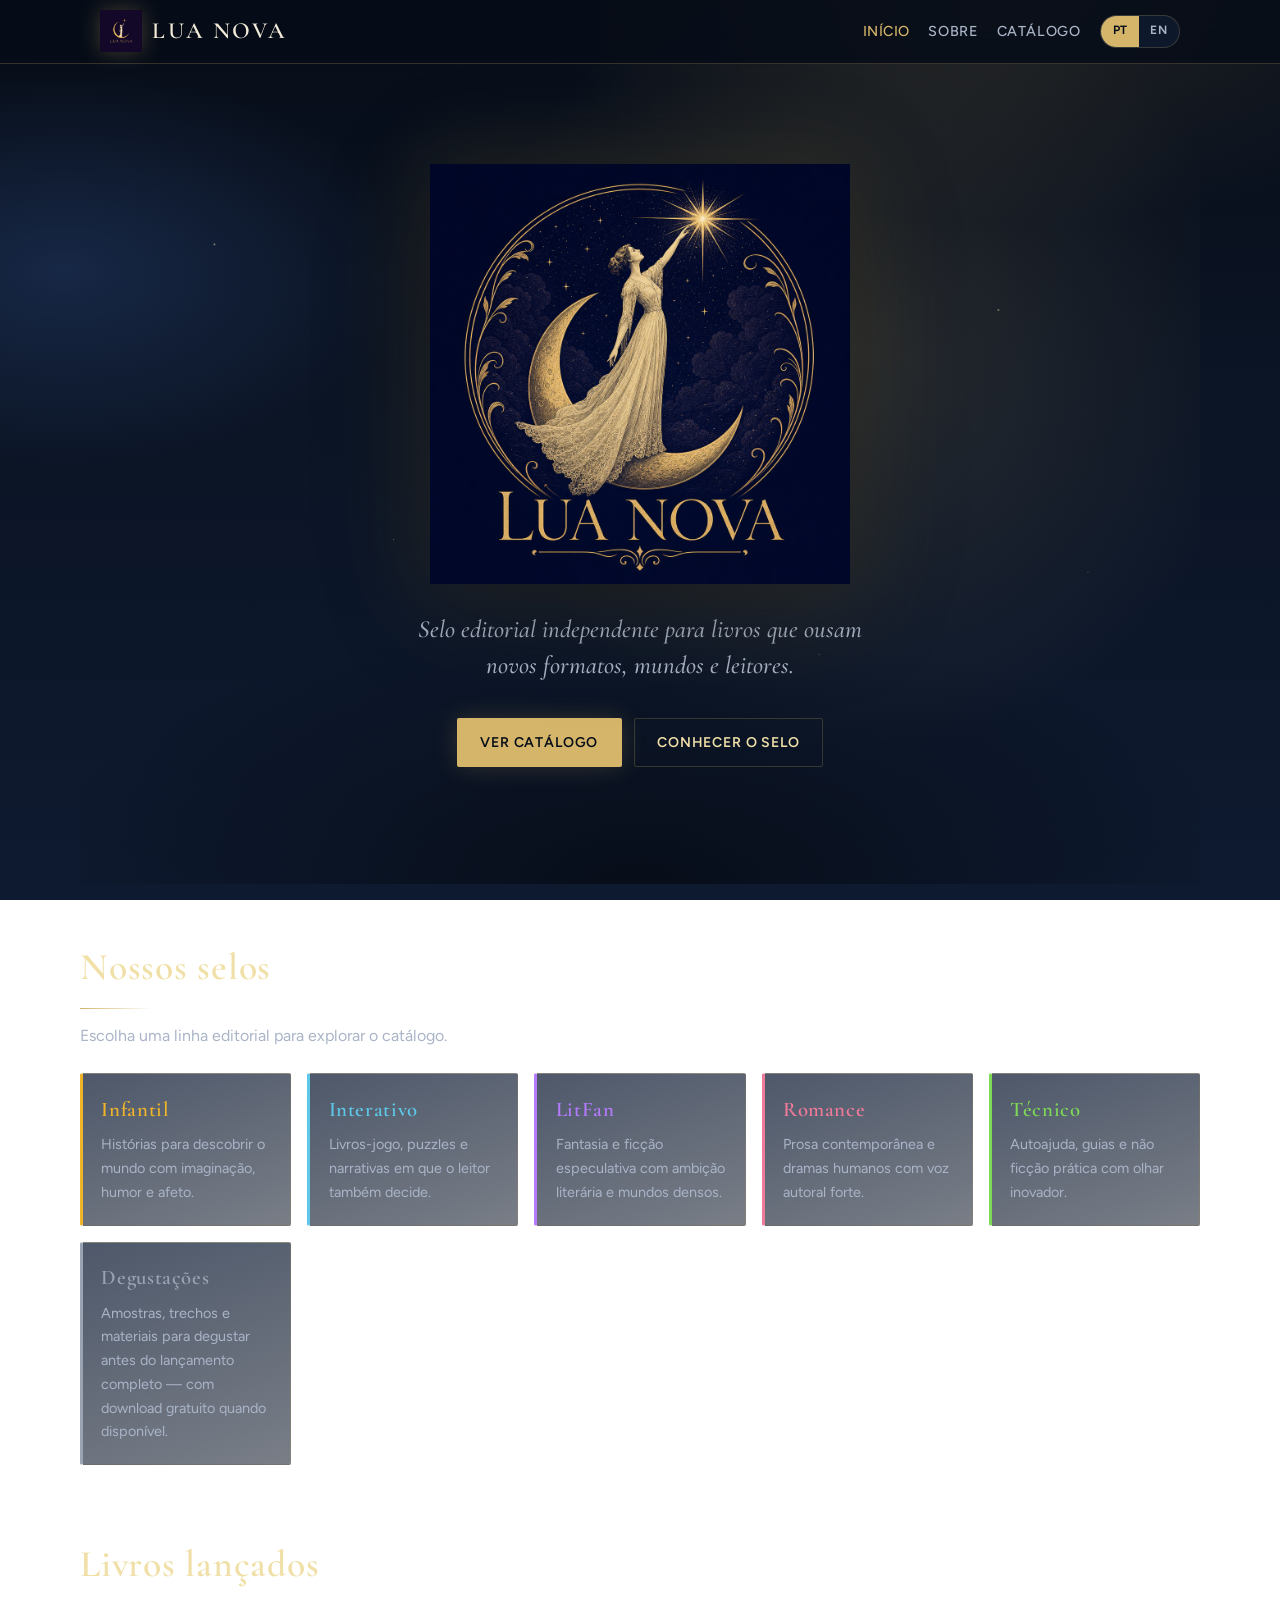
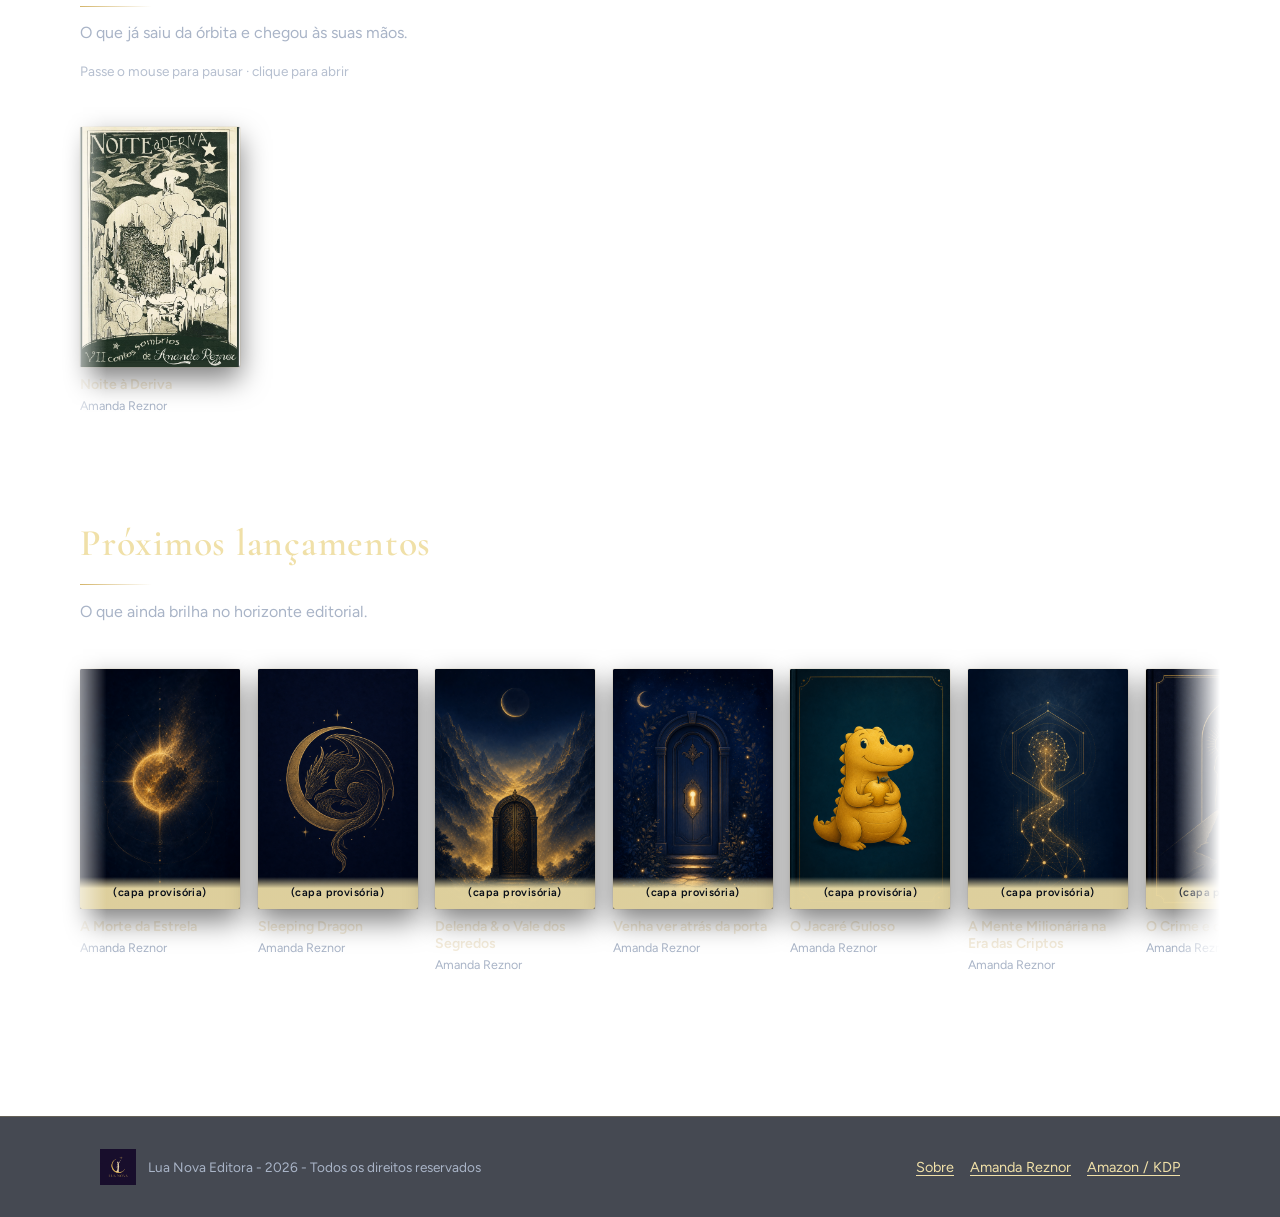
==== index.html @ fd03901d "Initial commit: site estático da editora Lua Nova. Protótipo bilíngue PT/EN com catálogo por selos, " ====
<!DOCTYPE html>
<html lang="pt-BR" data-lang="pt">
  <head>
    <meta charset="UTF-8" />
    <meta name="viewport" content="width=device-width, initial-scale=1" />
    <title>Lua Nova Editora</title>
    <meta name="description" content="Lua Nova — selo editorial independente. LitFan, infantil, interativo, romance e não ficção." />
    <link rel="icon" href="assets/brand/logo-minimalista-lua-nova.png" type="image/png" />
    <link rel="apple-touch-icon" href="assets/brand/logo-minimalista-lua-nova.png" />
    <link rel="preconnect" href="https://fonts.googleapis.com" />
    <link rel="preconnect" href="https://fonts.gstatic.com" crossorigin />
    <link href="https://fonts.googleapis.com/css2?family=Cormorant+Garamond:ital,wght@0,500;0,600;0,700;1,500&family=Figtree:wght@400;500;600;700&display=swap" rel="stylesheet" />
    <link rel="stylesheet" href="css/styles.css" />
  </head>
  <body data-page="home">
    <a class="skip-link" href="#conteudo">Skip / Pular</a>

    <header class="site-header">
      <div class="header-inner">
        <a class="brand" href="index.html" aria-label="Lua Nova">
          <img class="brand-logo" src="assets/brand/logo-minimalista-lua-nova.png" alt="" width="42" height="42" />
          <span class="brand-name">Lua Nova</span>
        </a>
        <div class="header-actions">
          <nav class="nav" aria-label="Principal">
            <a href="index.html" aria-current="page" data-i18n="ui.navHome">Início</a>
            <a href="sobre.html" data-i18n="ui.navAbout">Sobre</a>
            <a href="catalogo.html" data-i18n="ui.navCatalog">Catálogo</a>
          </nav>
          <div class="lang-toggle" role="group" aria-label="Idioma / Language">
            <button type="button" data-lang="pt" aria-pressed="true">PT</button>
            <button type="button" data-lang="en" aria-pressed="false">EN</button>
          </div>
        </div>
      </div>
    </header>

    <main id="conteudo">
      <section class="hero wrap" aria-label="Lua Nova">
        <div class="hero-stars" aria-hidden="true"></div>
        <div class="hero-inner">
          <div class="hero-emblem">
            <img
              src="assets/brand/logo-artistico-lua-nova.png"
              alt="Lua Nova — mulher no crescente alcançando a estrela"
              width="840"
              height="840"
            />
          </div>
          <p class="hero-lead" data-i18n="ui.heroLead">
            Selo editorial independente para livros que ousam novos formatos, mundos e leitores.
          </p>
          <div class="hero-cta">
            <a class="btn btn-primary" href="catalogo.html" data-i18n="ui.ctaCatalog">Ver catálogo</a>
            <a class="btn btn-ghost" href="sobre.html" data-i18n="ui.ctaAbout">Conhecer o selo</a>
          </div>
        </div>
      </section>

      <section class="section wrap" aria-labelledby="seals-title">
        <div class="section-head">
          <h2 id="seals-title" data-i18n="ui.sealsTitle">Nossos selos</h2>
          <p data-i18n="ui.sealsHomeLead">
            Escolha uma linha editorial para explorar o catálogo.
          </p>
        </div>
        <div class="seals-grid" data-seals-home></div>
      </section>

      <section class="section wrap" id="destaques" aria-labelledby="published-title">
        <div class="section-head">
          <h2 id="published-title" data-i18n="ui.publishedTitle">Livros lançados</h2>
          <p data-i18n="ui.publishedLead">O que já saiu da órbita e chegou às suas mãos.</p>
          <p class="hint" data-i18n="ui.hoverHint">Passe o mouse para pausar · clique para abrir</p>
        </div>
        <div class="carousel" data-carousel data-carousel-published>
          <div class="carousel-track"></div>
        </div>
      </section>

      <section class="section wrap" aria-labelledby="upcoming-title">
        <div class="section-head">
          <h2 id="upcoming-title" data-i18n="ui.upcomingTitle">Próximos lançamentos</h2>
          <p data-i18n="ui.upcomingLead">O que ainda brilha no horizonte editorial.</p>
        </div>
        <div class="carousel" data-carousel data-carousel-upcoming>
          <div class="carousel-track"></div>
        </div>
      </section>
    </main>

    <footer class="site-footer">
      <div class="wrap footer-inner">
        <div class="footer-brand">
          <img src="assets/brand/logo-minimalista-lua-nova.png" alt="" width="36" height="36" />
          <p class="footer-copy" data-i18n="ui.footerRights">Lua Nova Editora - {year} - Todos os direitos reservados</p>
        </div>
        <div class="footer-links">
          <a href="sobre.html" data-i18n="ui.navAbout">Sobre</a>
          <a href="autor.html?id=amanda-reznor">Amanda Reznor</a>
          <a href="https://www.amazon.com.br/s?k=Amanda+Reznor" target="_blank" rel="noopener noreferrer">Amazon / KDP</a>
        </div>
      </div>
    </footer>

    <script src="js/data.js"></script>
    <script src="js/i18n.js"></script>
    <script src="js/carousel.js"></script>
    <script src="js/app.js"></script>
  </body>
</html>
---- css/styles.css ----
:root {
  /* Identity from approved logos: indigo night + antique gold */
  --bg-deep: #070d18;
  --bg: #0b1424;
  --bg-elevated: #122038;
  --navy: #0f1c33;
  --indigo: #1a2d4f;
  --gold: #d4b56a;
  --gold-bright: #f0e0a8;
  --gold-deep: #a8893e;
  --moon: var(--gold);
  --moon-soft: var(--gold-bright);
  --moon-glow: rgba(212, 181, 106, 0.28);
  --text: #f3ebda;
  --text-muted: #a9b4c7;
  --line: rgba(212, 181, 106, 0.22);
  --radius: 2px;
  --cover-w: 160px;
  --cover-h: 240px;
  --font-display: "Cormorant Garamond", "Palatino Linotype", "Georgia", serif;
  --font-ui: "Figtree", "Segoe UI", sans-serif;
  --font-body: var(--font-ui);
  --ease: cubic-bezier(0.22, 1, 0.36, 1);
  --max: 1120px;
}

*,
*::before,
*::after {
  box-sizing: border-box;
}

html {
  scroll-behavior: smooth;
}

body {
  margin: 0;
  min-height: 100vh;
  font-family: var(--font-body);
  color: var(--text);
  background:
    radial-gradient(ellipse 70% 45% at 80% 0%, rgba(212, 181, 106, 0.12), transparent 55%),
    radial-gradient(ellipse 50% 40% at 5% 30%, rgba(26, 45, 79, 0.8), transparent 55%),
    linear-gradient(180deg, var(--bg-deep) 0%, var(--bg) 40%, #0e1a30 100%);
  background-attachment: fixed;
  line-height: 1.65;
}

img {
  max-width: 100%;
  display: block;
}

a {
  color: var(--gold-bright);
  text-decoration-thickness: 1px;
  text-underline-offset: 3px;
  transition: color 0.2s var(--ease);
}

a:hover {
  color: var(--gold);
}

.skip-link {
  position: absolute;
  left: -999px;
  top: 0;
  background: var(--gold);
  color: var(--bg-deep);
  padding: 0.5rem 1rem;
  z-index: 100;
}

.skip-link:focus {
  left: 1rem;
  top: 1rem;
}

/* —— Header —— */
.site-header {
  position: sticky;
  top: 0;
  z-index: 50;
  backdrop-filter: blur(16px);
  background: rgba(7, 13, 24, 0.82);
  border-bottom: 1px solid var(--line);
}

.header-inner {
  max-width: var(--max);
  margin: 0 auto;
  padding: 0.65rem 1.25rem;
  display: flex;
  align-items: center;
  justify-content: space-between;
  gap: 1rem;
}

.brand {
  display: flex;
  align-items: center;
  gap: 0.65rem;
  color: var(--text);
  text-decoration: none;
}

.brand:hover {
  color: var(--gold-bright);
}

.brand-logo {
  width: 42px;
  height: 42px;
  object-fit: contain;
  flex-shrink: 0;
  filter: drop-shadow(0 0 10px var(--moon-glow));
  transition: filter 0.25s var(--ease), transform 0.25s var(--ease);
}

.brand:hover .brand-logo {
  filter: drop-shadow(0 0 16px rgba(212, 181, 106, 0.45));
  transform: scale(1.04);
}

.brand-name {
  font-family: var(--font-display);
  font-weight: 600;
  font-size: 1.45rem;
  letter-spacing: 0.12em;
  text-transform: uppercase;
  line-height: 1;
}

.header-actions {
  display: flex;
  align-items: center;
  gap: 1.25rem;
}

.nav {
  display: flex;
  gap: 1.15rem;
}

.nav a {
  color: var(--text-muted);
  text-decoration: none;
  font-size: 0.9rem;
  font-weight: 500;
  letter-spacing: 0.04em;
  text-transform: uppercase;
}

.nav a:hover,
.nav a[aria-current="page"] {
  color: var(--gold);
}

.lang-toggle {
  display: inline-flex;
  border: 1px solid var(--line);
  border-radius: 999px;
  overflow: hidden;
  background: rgba(15, 28, 51, 0.75);
}

.lang-toggle button {
  appearance: none;
  border: 0;
  background: transparent;
  color: var(--text-muted);
  font: inherit;
  font-size: 0.75rem;
  font-weight: 650;
  letter-spacing: 0.06em;
  padding: 0.35rem 0.7rem;
  cursor: pointer;
  transition: background 0.2s, color 0.2s;
}

.lang-toggle button[aria-pressed="true"] {
  background: var(--gold);
  color: var(--bg-deep);
}

/* —— Layout —— */
.wrap {
  max-width: var(--max);
  margin: 0 auto;
  padding: 0 1.25rem;
}

main {
  padding-bottom: 4rem;
}

.section {
  padding: 3.25rem 0 1rem;
}

.section-head {
  margin-bottom: 1.5rem;
}

.section-head h2 {
  font-family: var(--font-display);
  font-size: clamp(1.75rem, 3vw, 2.35rem);
  font-weight: 600;
  margin: 0 0 0.35rem;
  letter-spacing: 0.02em;
  color: var(--gold-bright);
}

.section-head h2::after {
  content: "";
  display: block;
  width: 4.5rem;
  height: 1px;
  margin-top: 0.65rem;
  background: linear-gradient(90deg, var(--gold), transparent);
}

.section-head p {
  margin: 0.85rem 0 0;
  color: var(--text-muted);
  max-width: 36rem;
}

.hint {
  margin-top: 0.75rem;
  font-size: 0.85rem;
  color: var(--text-muted);
  opacity: 0.85;
}

/* —— Hero —— */
.hero {
  position: relative;
  min-height: min(92vh, 820px);
  display: flex;
  align-items: center;
  padding: 2rem 0 3rem;
  overflow: hidden;
}

.hero::before {
  content: "";
  position: absolute;
  inset: 0;
  background:
    radial-gradient(circle at 70% 35%, rgba(212, 181, 106, 0.14), transparent 42%),
    radial-gradient(ellipse 100% 60% at 50% 100%, rgba(7, 13, 24, 0.95), transparent 55%);
  pointer-events: none;
  z-index: 0;
}

.hero-stars {
  position: absolute;
  inset: 0;
  background-image:
    radial-gradient(1.5px 1.5px at 12% 22%, rgba(240, 224, 168, 0.7), transparent),
    radial-gradient(1px 1px at 28% 58%, rgba(240, 224, 168, 0.45), transparent),
    radial-gradient(1.5px 1.5px at 48% 18%, rgba(240, 224, 168, 0.55), transparent),
    radial-gradient(1px 1px at 66% 72%, rgba(240, 224, 168, 0.4), transparent),
    radial-gradient(1.5px 1.5px at 82% 30%, rgba(240, 224, 168, 0.65), transparent),
    radial-gradient(1px 1px at 90% 62%, rgba(240, 224, 168, 0.35), transparent);
  opacity: 0.85;
  animation: twinkle 7s ease-in-out infinite;
  pointer-events: none;
  z-index: 0;
}

@keyframes twinkle {
  0%,
  100% {
    opacity: 0.65;
  }
  50% {
    opacity: 1;
  }
}

.hero-inner {
  position: relative;
  z-index: 1;
  width: 100%;
  display: grid;
  gap: 1.75rem;
  justify-items: center;
  text-align: center;
}

.hero-emblem {
  width: min(72vw, 420px);
  aspect-ratio: 1;
  animation: float-emblem 9s ease-in-out infinite;
  filter: drop-shadow(0 18px 50px rgba(0, 0, 0, 0.45)) drop-shadow(0 0 40px rgba(212, 181, 106, 0.18));
}

.hero-emblem img {
  width: 100%;
  height: 100%;
  object-fit: contain;
}

@keyframes float-emblem {
  0%,
  100% {
    transform: translateY(0);
  }
  50% {
    transform: translateY(-10px);
  }
}

.hero-lead {
  font-family: var(--font-display);
  font-size: clamp(1.2rem, 2.4vw, 1.55rem);
  font-weight: 500;
  font-style: italic;
  color: var(--text-muted);
  margin: 0;
  max-width: 28rem;
  line-height: 1.45;
}

.hero-cta {
  display: flex;
  flex-wrap: wrap;
  gap: 0.75rem;
  justify-content: center;
  margin-top: 0.35rem;
}

.btn {
  display: inline-flex;
  align-items: center;
  justify-content: center;
  padding: 0.75rem 1.4rem;
  border-radius: var(--radius);
  font-weight: 600;
  font-size: 0.88rem;
  letter-spacing: 0.06em;
  text-transform: uppercase;
  text-decoration: none;
  border: 1px solid transparent;
  cursor: pointer;
  transition: transform 0.2s var(--ease), background 0.2s, border-color 0.2s, color 0.2s, box-shadow 0.2s;
}

.btn:hover {
  transform: translateY(-1px);
}

.btn-primary {
  background: var(--gold);
  color: var(--bg-deep);
  box-shadow: 0 0 24px rgba(212, 181, 106, 0.2);
}

.btn-primary:hover {
  background: var(--gold-bright);
  color: var(--bg-deep);
}

.btn-ghost {
  background: transparent;
  border-color: var(--line);
  color: var(--gold-bright);
}

.btn-ghost:hover {
  border-color: var(--gold);
  color: var(--gold);
}

/* —— Seals —— */
.seals-grid {
  display: grid;
  grid-template-columns: repeat(auto-fit, minmax(180px, 1fr));
  gap: 1rem;
  margin-top: 0.5rem;
}

.seal-card {
  padding: 1.15rem 1.15rem 1.25rem;
  background: linear-gradient(160deg, rgba(18, 32, 56, 0.75), rgba(11, 20, 36, 0.55));
  border: 1px solid var(--line);
  border-left: 3px solid var(--seal-color, var(--gold));
  border-radius: var(--radius);
  transition: background 0.25s var(--ease), transform 0.25s var(--ease), border-color 0.25s;
  text-decoration: none;
  color: inherit;
  display: block;
}

a.seal-card:hover {
  color: inherit;
}

.seal-card:hover {
  background: rgba(26, 45, 79, 0.55);
  transform: translateY(-2px);
  border-color: color-mix(in srgb, var(--seal-color, var(--gold)) 45%, transparent);
}

.seal-card h3 {
  margin: 0 0 0.4rem;
  font-family: var(--font-display);
  font-size: 1.3rem;
  font-weight: 600;
  letter-spacing: 0.03em;
  color: var(--seal-color, var(--gold));
}

.seal-card p {
  margin: 0;
  font-size: 0.9rem;
  color: var(--text-muted);
}

/* —— Carousel —— */
.carousel {
  position: relative;
  margin: 0 -1.25rem;
  padding: 0.5rem 0 1rem;
  overflow: hidden;
  mask-image: linear-gradient(90deg, transparent, #000 4%, #000 96%, transparent);
  -webkit-mask-image: linear-gradient(90deg, transparent, #000 4%, #000 96%, transparent);
}

.carousel-track {
  display: flex;
  width: max-content;
  gap: 1.1rem;
  padding: 0.75rem 1.25rem;
  will-change: transform;
}

.carousel.is-static {
  mask-image: none;
  -webkit-mask-image: none;
  overflow: visible;
  margin: 0;
}

.carousel.is-static .carousel-track {
  animation: none;
  width: 100%;
  max-width: 100%;
  justify-content: center;
  flex-wrap: wrap;
  padding-left: 0;
  padding-right: 0;
  transform: none;
}

.carousel.is-marquee .carousel-track {
  animation: marquee var(--marquee-duration, 40s) linear infinite;
}

.carousel.is-paused .carousel-track {
  animation-play-state: paused;
}

.cover-provisional {
  position: absolute;
  left: 0;
  right: 0;
  bottom: 0;
  padding: 0.45rem 0.4rem;
  text-align: center;
  font-size: 0.68rem;
  font-weight: 600;
  letter-spacing: 0.04em;
  color: var(--bg-deep);
  background: linear-gradient(180deg, transparent, rgba(240, 224, 168, 0.92) 35%);
}

.catalog-seal {
  padding: 2.5rem 0 1rem;
  border-top: 1px solid var(--line);
  scroll-margin-top: 5rem;
}

.catalog-seal .section-head h2 {
  color: var(--seal-color, var(--gold-bright));
}

.catalog-subgroup {
  font-family: var(--font-display);
  font-size: 1.05rem;
  font-weight: 600;
  letter-spacing: 0.06em;
  text-transform: uppercase;
  color: var(--text-muted);
  margin: 1.25rem 0 0.85rem;
}

.catalog-grid {
  display: grid;
  grid-template-columns: repeat(auto-fill, minmax(140px, 1fr));
  gap: 1.25rem 1rem;
}

.catalog-grid .cover-card {
  flex: none;
  width: auto;
}

.catalog-grid .cover-face {
  width: 100%;
  aspect-ratio: 2 / 3;
  height: auto;
}

.author-books-title {
  font-family: var(--font-display);
  font-size: 1.25rem;
  margin: 2rem 0 0.5rem;
  color: var(--gold);
}

.seals-grid--compact {
  grid-template-columns: repeat(auto-fit, minmax(120px, 1fr));
  gap: 0.75rem;
}

.seal-card--tag {
  padding: 0.85rem 1rem;
  text-align: center;
}

.seal-card--tag h3 {
  margin: 0;
  font-size: 1.05rem;
}

.seal-card--tag p {
  display: none;
}

.catalog-section-actions {
  display: flex;
  justify-content: flex-end;
  margin-top: 1.5rem;
}

.btn-back-top {
  font-size: 0.8rem;
  padding: 0.55rem 1rem;
}

.book-actions {
  display: flex;
  flex-wrap: wrap;
  gap: 0.75rem;
  margin-top: 1.5rem;
}

.btn-disabled {
  opacity: 0.45;
  cursor: not-allowed;
  pointer-events: none;
}

.about-mark-frame {
  width: min(160px, 42vw);
  aspect-ratio: 1;
  margin: 0 auto 1.5rem;
  border-radius: 50%;
  overflow: hidden;
  border: 1px solid var(--line);
  background: var(--navy);
  box-shadow: 0 0 40px var(--moon-glow), 0 0 80px rgba(212, 181, 106, 0.12);
  display: grid;
  place-items: center;
}

.about-mark-frame .about-mark,
.about-mark--minimal {
  width: 78%;
  height: auto;
  margin: 0;
  filter: none;
}

.author-photo-wrap {
  width: min(280px, 100%);
  margin: 0 auto;
}

.author-photo {
  width: 100%;
  border-radius: var(--radius);
  overflow: hidden;
  border: 1px solid var(--line);
  box-shadow: 0 16px 36px rgba(0, 0, 0, 0.45);
  background: var(--navy);
}

.author-photo img {
  width: 100%;
  height: auto;
  aspect-ratio: 3 / 4;
  object-fit: cover;
  object-position: center top;
  display: block;
}

.photo-credit {
  margin: 0.65rem 0 0;
  text-align: center;
  font-size: 0.82rem;
  color: var(--text-muted);
}

.author-links {
  margin: 1.5rem 0 0.5rem;
  align-items: center;
  display: flex;
  flex-wrap: wrap;
  gap: 0.75rem;
}

.author-links .social-row {
  margin-top: 0;
  margin-left: 0;
}

.social-row {
  display: inline-flex;
  align-items: center;
  gap: 0.55rem;
  margin-top: 0.85rem;
}

.social-icon {
  width: 2.35rem;
  height: 2.35rem;
  display: inline-grid;
  place-items: center;
  border-radius: 50%;
  border: 1px solid var(--line);
  color: var(--gold-bright);
  background: rgba(18, 32, 56, 0.55);
  text-decoration: none;
  transition: color 0.2s, border-color 0.2s, background 0.2s, transform 0.2s;
}

.social-icon svg {
  width: 1.15rem;
  height: 1.15rem;
  display: block;
}

.social-icon:hover {
  color: var(--bg-deep);
  background: var(--gold);
  border-color: var(--gold);
  transform: translateY(-1px);
}

.social-icon--disabled {
  opacity: 0.35;
  cursor: not-allowed;
  pointer-events: none;
}

#topo-catalogo {
  scroll-margin-top: 5rem;
}

@keyframes marquee {
  from {
    transform: translateX(0);
  }
  to {
    transform: translateX(-50%);
  }
}

.cover-card {
  flex: 0 0 var(--cover-w);
  width: var(--cover-w);
  text-decoration: none;
  color: inherit;
  display: block;
  transition: transform 0.25s var(--ease);
}

.cover-card:hover,
.cover-card:focus-visible {
  transform: translateY(-6px) scale(1.03);
  outline: none;
}

.cover-face {
  position: relative;
  width: var(--cover-w);
  height: var(--cover-h);
  border-radius: var(--radius);
  overflow: hidden;
  box-shadow:
    0 12px 28px rgba(0, 0, 0, 0.5),
    0 0 0 1px rgba(212, 181, 106, 0.12);
  background: var(--bg-elevated);
}

.cover-face img {
  width: 100%;
  height: 100%;
  object-fit: cover;
}

.cover-placeholder {
  width: 100%;
  height: 100%;
  display: flex;
  flex-direction: column;
  align-items: center;
  justify-content: center;
  text-align: center;
  padding: 1rem 0.85rem;
  background:
    linear-gradient(160deg, rgba(240, 224, 168, 0.1), transparent 42%),
    linear-gradient(180deg, color-mix(in srgb, var(--seal-color, var(--indigo)) 40%, #122038), #070d18 88%);
  border-top: 3px solid var(--seal-color, var(--gold));
}

.cover-placeholder .ph-label {
  font-size: 0.72rem;
  letter-spacing: 0.04em;
  color: var(--gold-bright);
  opacity: 0.9;
  margin: 0;
}

.cover-badge {
  position: absolute;
  top: 0.5rem;
  left: 0.5rem;
  width: 10px;
  height: 10px;
  border-radius: 50%;
  background: var(--seal-color, var(--gold));
  box-shadow: 0 0 8px var(--seal-color, var(--gold));
}

.cover-meta {
  margin-top: 0.55rem;
}

.cover-meta .title {
  font-size: 0.88rem;
  font-weight: 600;
  line-height: 1.25;
  margin: 0;
  color: var(--text);
}

.cover-meta .author {
  font-size: 0.78rem;
  color: var(--text-muted);
  margin: 0.15rem 0 0;
}

.carousel-empty {
  color: var(--text-muted);
  padding: 1rem 0;
  font-style: italic;
}

/* —— Detail pages —— */
.page-hero {
  padding: 2.75rem 0 1rem;
}

.crumb {
  display: inline-block;
  margin-bottom: 1.25rem;
  font-size: 0.9rem;
  color: var(--text-muted);
  text-decoration: none;
}

.crumb:hover {
  color: var(--gold);
}

.book-layout,
.author-layout {
  display: grid;
  gap: 2rem;
  padding-bottom: 2rem;
}

@media (min-width: 760px) {
  .book-layout {
    grid-template-columns: 220px 1fr;
    align-items: start;
  }

  .author-layout {
    grid-template-columns: 240px 1fr;
    align-items: start;
  }
}

.book-cover-lg {
  width: 220px;
  max-width: 100%;
  aspect-ratio: 2 / 3;
  border-radius: var(--radius);
  overflow: hidden;
  box-shadow: 0 20px 40px rgba(0, 0, 0, 0.55), 0 0 0 1px rgba(212, 181, 106, 0.15);
  margin: 0 auto;
}

.book-cover-lg img,
.book-cover-lg .cover-placeholder {
  width: 100%;
  height: 100%;
}

.book-cover-lg .cover-placeholder {
  min-height: 100%;
}

.book-title {
  font-family: var(--font-display);
  font-size: clamp(1.9rem, 4vw, 2.75rem);
  margin: 0 0 0.35rem;
  line-height: 1.1;
  font-weight: 600;
  color: var(--gold-bright);
}

.book-subtitle {
  color: var(--text-muted);
  margin: 0 0 1.25rem;
  font-size: 1.1rem;
  font-family: var(--font-display);
  font-style: italic;
}

.meta-row {
  display: flex;
  flex-wrap: wrap;
  gap: 0.5rem 1.25rem;
  margin-bottom: 1.5rem;
  font-size: 0.92rem;
}

.meta-row dt {
  color: var(--text-muted);
  display: inline;
  margin: 0;
}

.meta-row dd {
  display: inline;
  margin: 0 0 0 0.35rem;
  color: var(--text);
}

.meta-pair {
  display: flex;
  align-items: baseline;
}

.seal-chip {
  display: inline-block;
  font-size: 0.72rem;
  font-weight: 650;
  letter-spacing: 0.05em;
  text-transform: uppercase;
  padding: 0.2rem 0.55rem;
  border-radius: 999px;
  border: 1px solid color-mix(in srgb, var(--seal-color) 55%, transparent);
  color: var(--seal-color);
  margin-right: 0.35rem;
}

.prose {
  color: var(--text-muted);
  max-width: 40rem;
}

.prose p {
  margin: 0 0 1rem;
}

.prose p:last-child {
  margin-bottom: 0;
}

.author-name {
  font-family: var(--font-display);
  font-size: clamp(1.8rem, 4vw, 2.5rem);
  margin: 0 0 1rem;
  color: var(--gold-bright);
  font-weight: 600;
}

.book-list {
  list-style: none;
  padding: 0;
  margin: 1.5rem 0 0;
  display: grid;
  gap: 0.65rem;
}

.book-list a {
  display: flex;
  align-items: center;
  gap: 0.75rem;
  padding: 0.65rem 0.85rem;
  background: rgba(18, 32, 56, 0.55);
  border: 1px solid var(--line);
  border-radius: var(--radius);
  text-decoration: none;
  color: var(--text);
}

.book-list a:hover {
  border-color: var(--gold);
  color: var(--gold-bright);
}

.book-list .dot {
  width: 8px;
  height: 8px;
  border-radius: 50%;
  background: var(--seal-color, var(--gold));
  flex-shrink: 0;
}

.about-grid {
  display: grid;
  gap: 1.5rem;
  margin-top: 1.5rem;
}

@media (min-width: 700px) {
  .about-grid {
    grid-template-columns: 1fr 1fr;
  }
}

.about-block {
  padding: 1.5rem;
  background: linear-gradient(160deg, rgba(18, 32, 56, 0.7), rgba(11, 20, 36, 0.5));
  border: 1px solid var(--line);
  border-radius: var(--radius);
}

.about-block h2 {
  font-family: var(--font-display);
  font-size: 1.45rem;
  margin: 0 0 0.75rem;
  color: var(--gold);
  font-weight: 600;
}

.contact-list {
  list-style: none;
  padding: 0;
  margin: 1rem 0 0;
  display: grid;
  gap: 0.65rem;
}

.contact-list li {
  color: var(--text-muted);
}

.contact-list strong {
  color: var(--text);
  display: inline-block;
  min-width: 5.5rem;
}

.events-empty {
  font-style: italic;
  opacity: 0.85;
  margin-top: 0.75rem !important;
}

/* —— Footer —— */
.site-footer {
  border-top: 1px solid var(--line);
  padding: 2rem 0;
  margin-top: 2rem;
  background: rgba(7, 13, 24, 0.75);
}

.footer-inner {
  display: flex;
  flex-wrap: wrap;
  justify-content: space-between;
  gap: 1.25rem;
  align-items: center;
}

.footer-brand {
  display: flex;
  align-items: center;
  gap: 0.75rem;
}

.footer-brand img {
  width: 36px;
  height: 36px;
  object-fit: contain;
  opacity: 0.9;
}

.footer-links {
  display: flex;
  flex-wrap: wrap;
  gap: 1rem;
  font-size: 0.9rem;
}

.footer-copy {
  font-size: 0.85rem;
  color: var(--text-muted);
  margin: 0;
}

@media (max-width: 600px) {
  .nav {
    display: none;
  }

  .hero {
    min-height: auto;
    padding: 2rem 0 2.5rem;
  }

  .hero-emblem {
    width: min(88vw, 340px);
  }

  .brand-name {
    font-size: 1.15rem;
    letter-spacing: 0.08em;
  }

  :root {
    --cover-w: 140px;
    --cover-h: 210px;
  }
}

@media (prefers-reduced-motion: reduce) {
  .carousel-track,
  .hero-emblem,
  .hero-stars {
    animation: none !important;
  }

  html {
    scroll-behavior: auto;
  }
}
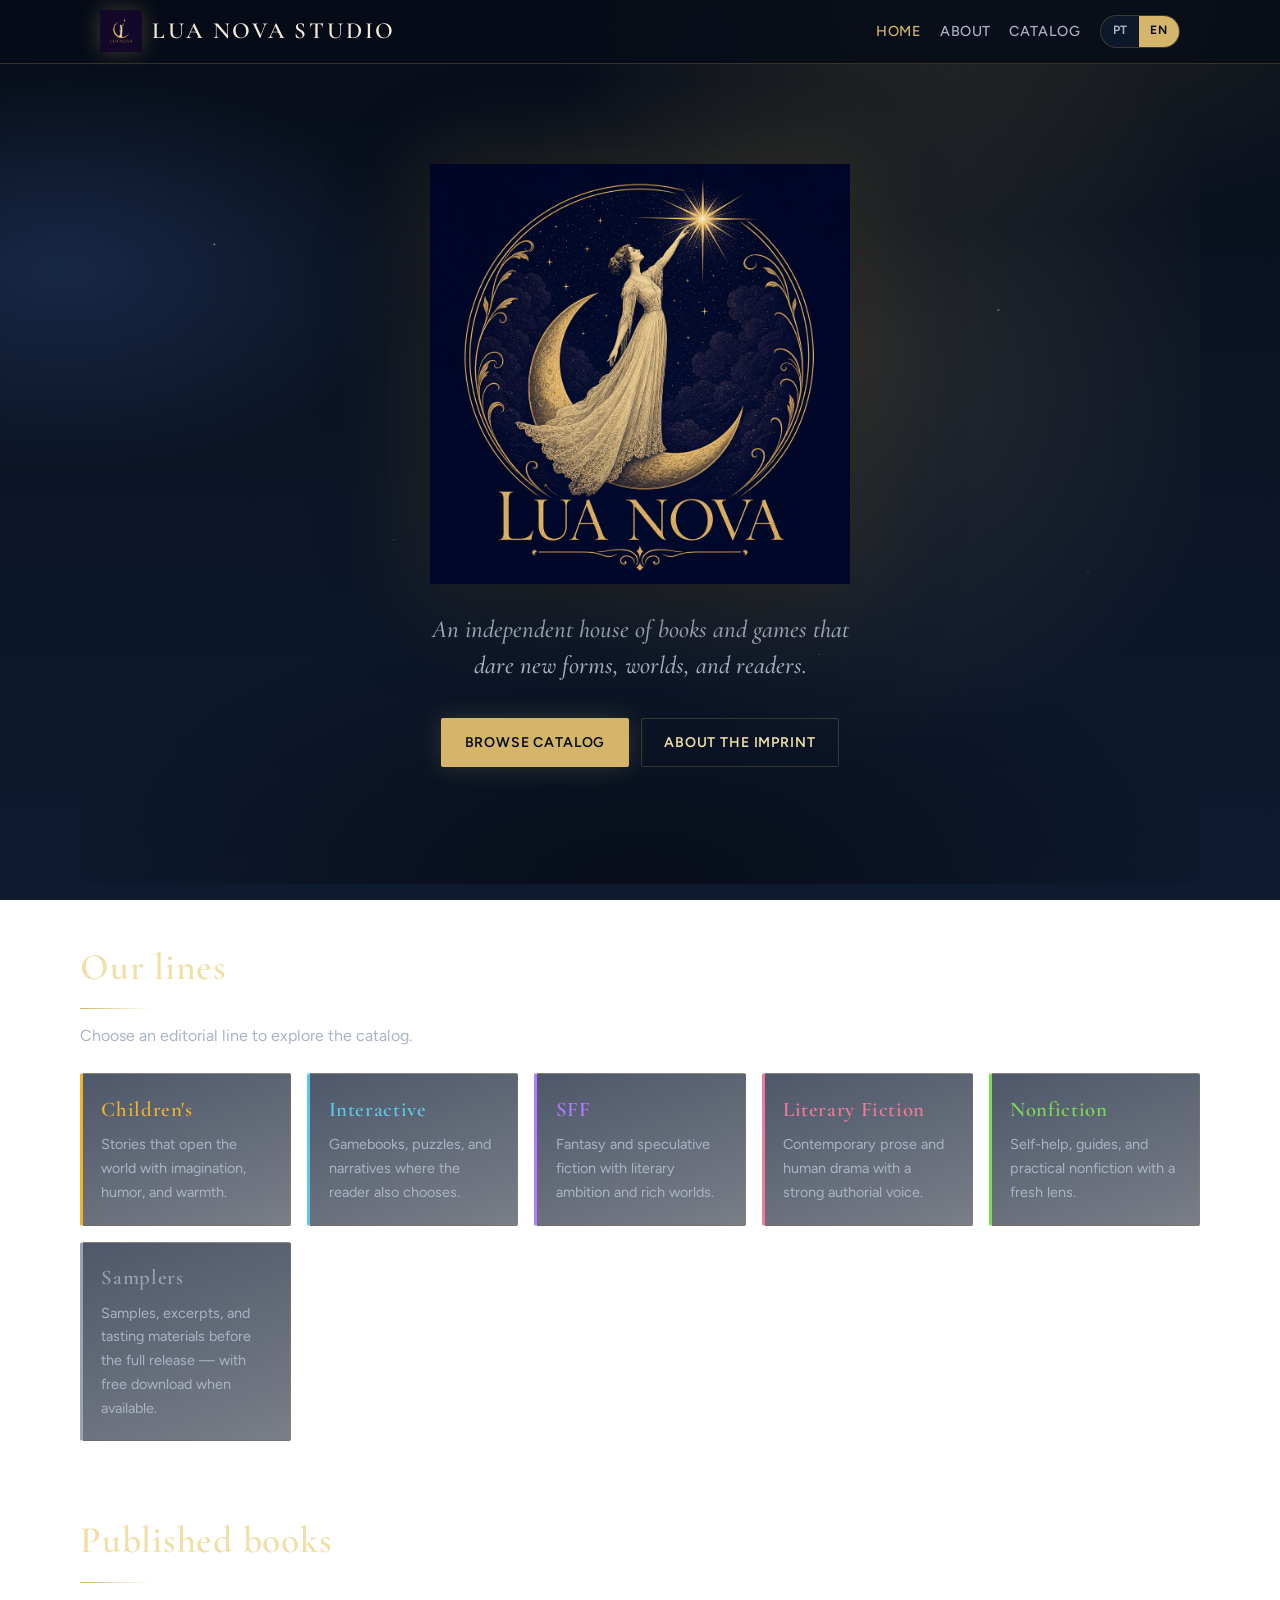
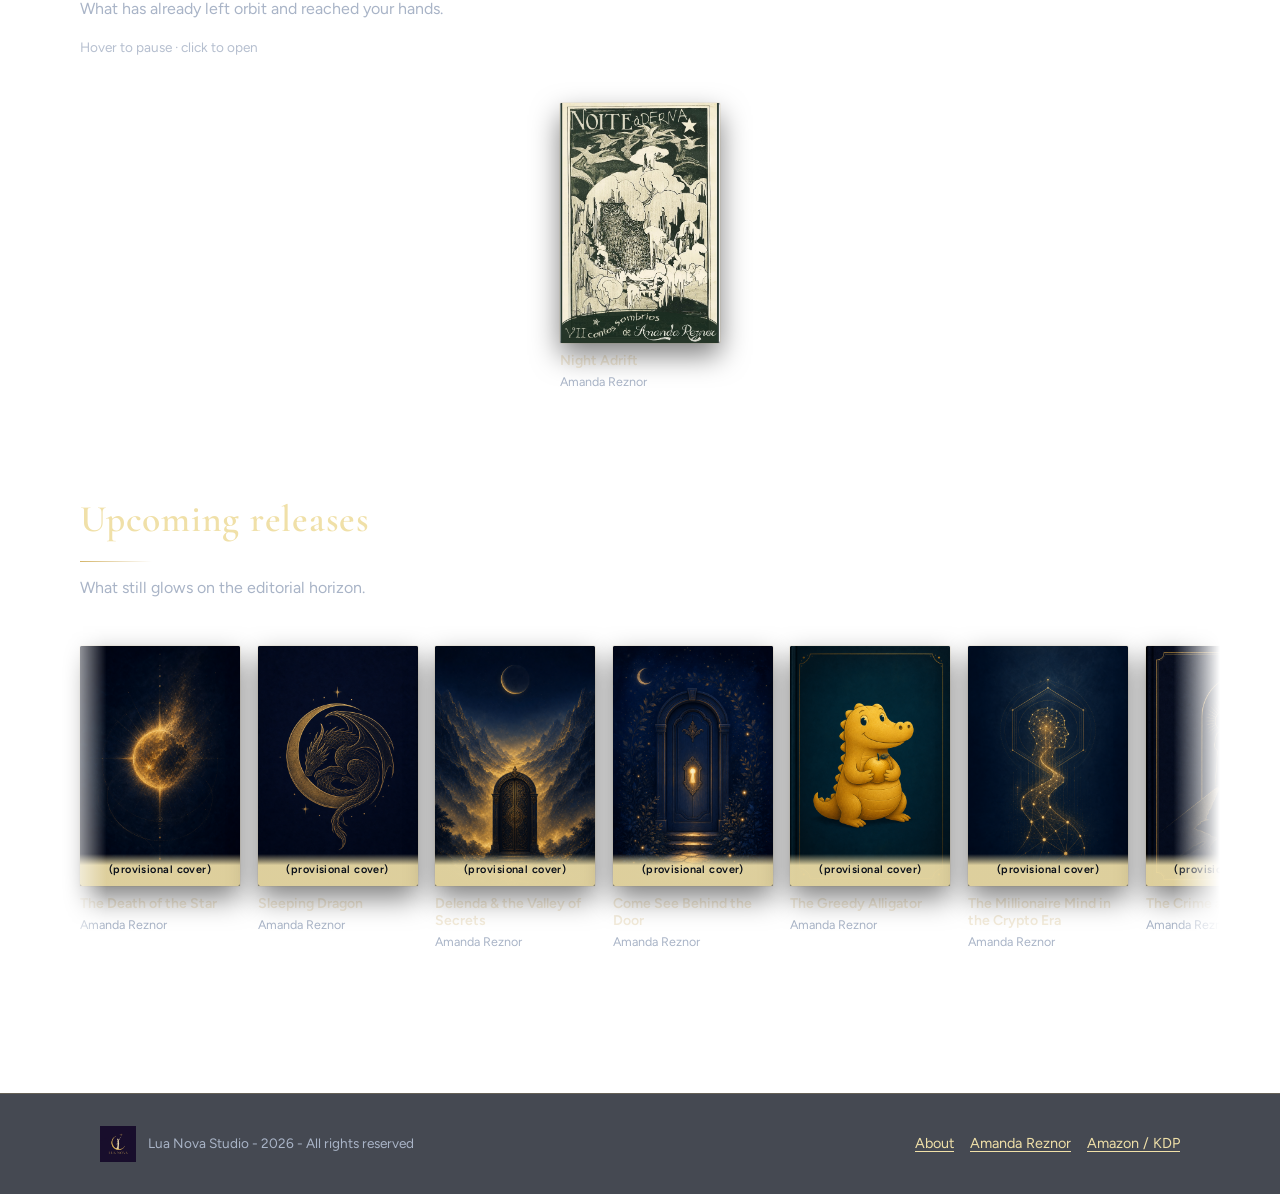
==== commit c4ed12a7: "Rebrand site as Lua Nova Studio with Editora Lua Nova as the imprint The house is now Lua Nova Studi" ====
--- a/index.html
+++ b/index.html
@@ -3,8 +3,8 @@
   <head>
     <meta charset="UTF-8" />
     <meta name="viewport" content="width=device-width, initial-scale=1" />
-    <title>Lua Nova Editora</title>
-    <meta name="description" content="Lua Nova — selo editorial independente. LitFan, infantil, interativo, romance e não ficção." />
+    <title>Lua Nova Studio</title>
+    <meta name="description" content="Lua Nova Studio — casa independente de livros e jogos. Editora Lua Nova: LitFan, infantil, interativo, romance e não ficção." />
     <link rel="icon" href="assets/brand/logo-minimalista-lua-nova.png" type="image/png" />
     <link rel="apple-touch-icon" href="assets/brand/logo-minimalista-lua-nova.png" />
     <link rel="preconnect" href="https://fonts.googleapis.com" />
@@ -17,9 +17,9 @@
 
     <header class="site-header">
       <div class="header-inner">
-        <a class="brand" href="index.html" aria-label="Lua Nova">
+        <a class="brand" href="index.html" aria-label="Lua Nova Studio">
           <img class="brand-logo" src="assets/brand/logo-minimalista-lua-nova.png" alt="" width="42" height="42" />
-          <span class="brand-name">Lua Nova</span>
+          <span class="brand-name">Lua Nova Studio</span>
         </a>
         <div class="header-actions">
           <nav class="nav" aria-label="Principal">
@@ -36,19 +36,19 @@
     </header>
 
     <main id="conteudo">
-      <section class="hero wrap" aria-label="Lua Nova">
+      <section class="hero wrap" aria-label="Lua Nova Studio">
         <div class="hero-stars" aria-hidden="true"></div>
         <div class="hero-inner">
           <div class="hero-emblem">
             <img
               src="assets/brand/logo-artistico-lua-nova.png"
-              alt="Lua Nova — mulher no crescente alcançando a estrela"
+              alt="Lua Nova Studio — mulher no crescente alcançando a estrela"
               width="840"
               height="840"
             />
           </div>
           <p class="hero-lead" data-i18n="ui.heroLead">
-            Selo editorial independente para livros que ousam novos formatos, mundos e leitores.
+            Casa independente de livros e jogos que ousam novos formatos, mundos e leitores.
           </p>
           <div class="hero-cta">
             <a class="btn btn-primary" href="catalogo.html" data-i18n="ui.ctaCatalog">Ver catálogo</a>
@@ -93,7 +93,7 @@
       <div class="wrap footer-inner">
         <div class="footer-brand">
           <img src="assets/brand/logo-minimalista-lua-nova.png" alt="" width="36" height="36" />
-          <p class="footer-copy" data-i18n="ui.footerRights">Lua Nova Editora - {year} - Todos os direitos reservados</p>
+          <p class="footer-copy" data-i18n="ui.footerRights">Lua Nova Studio - {year} - Todos os direitos reservados</p>
         </div>
         <div class="footer-links">
           <a href="sobre.html" data-i18n="ui.navAbout">Sobre</a>
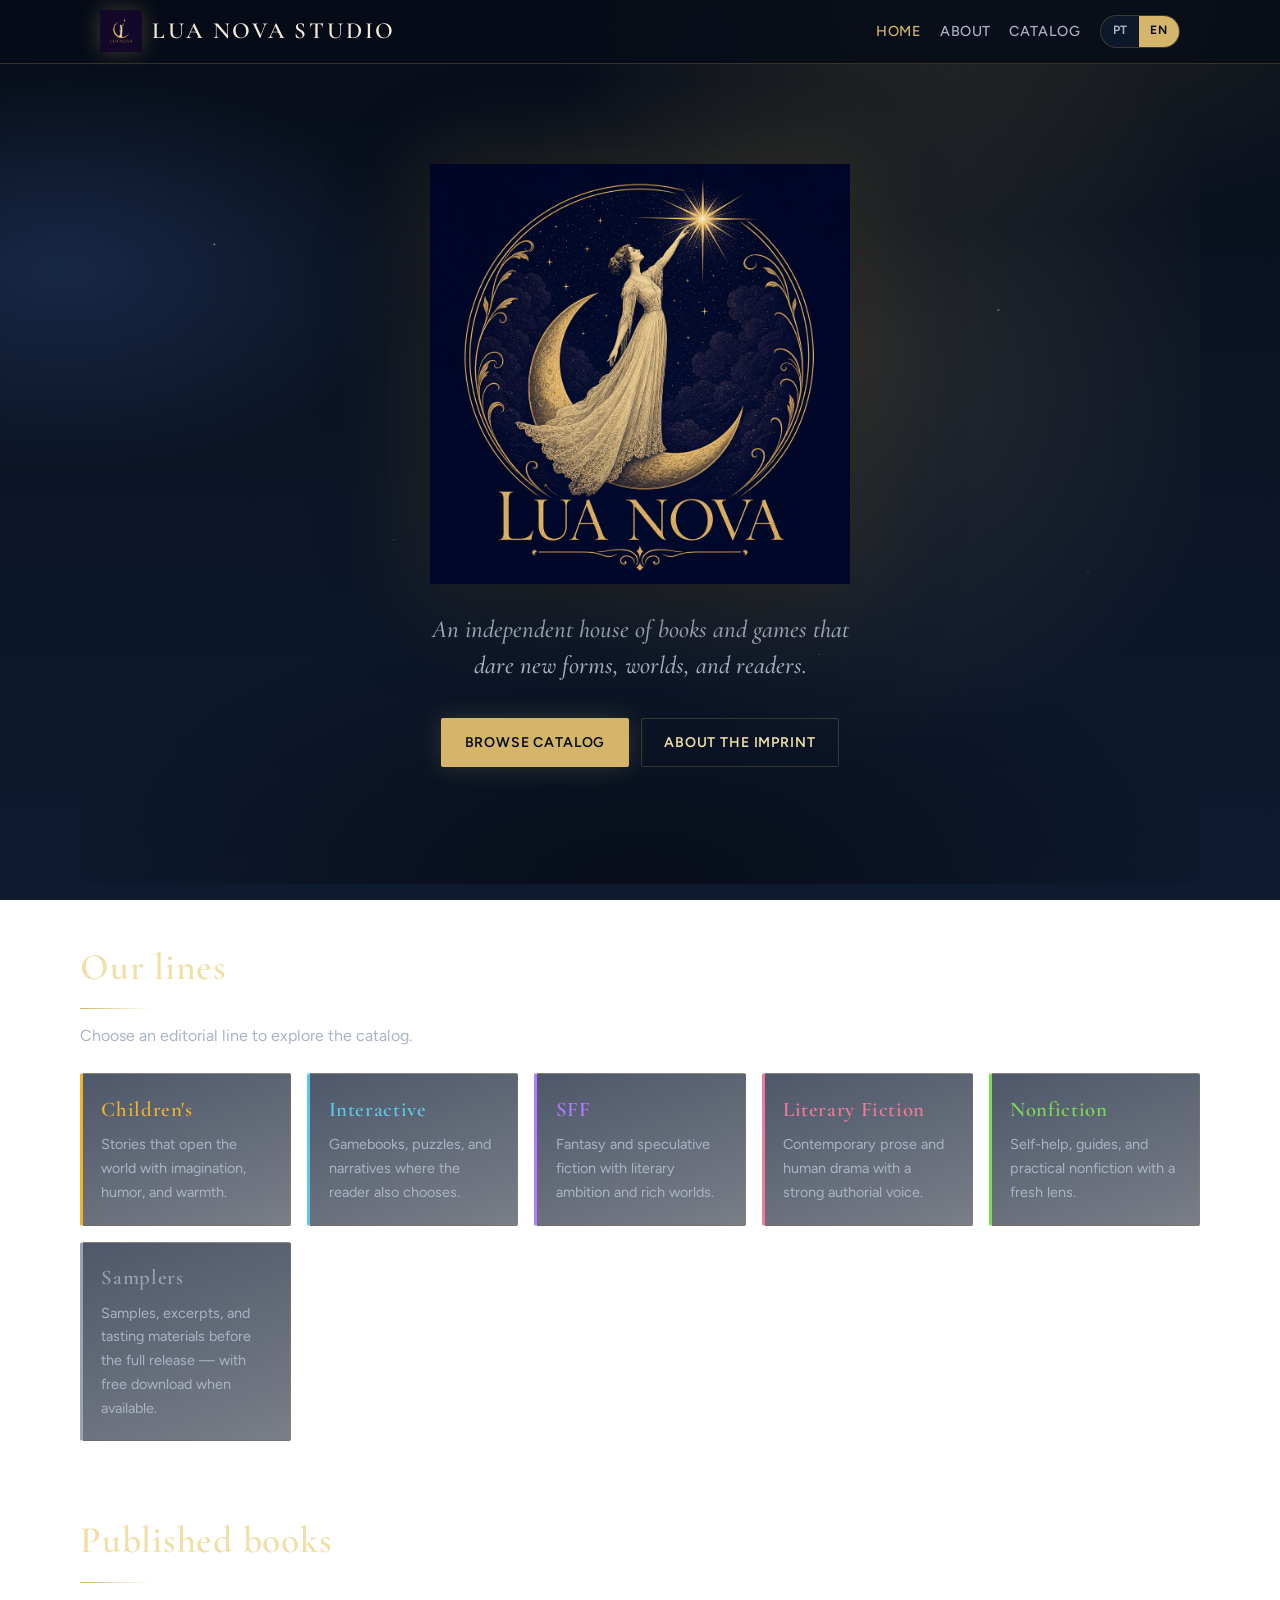
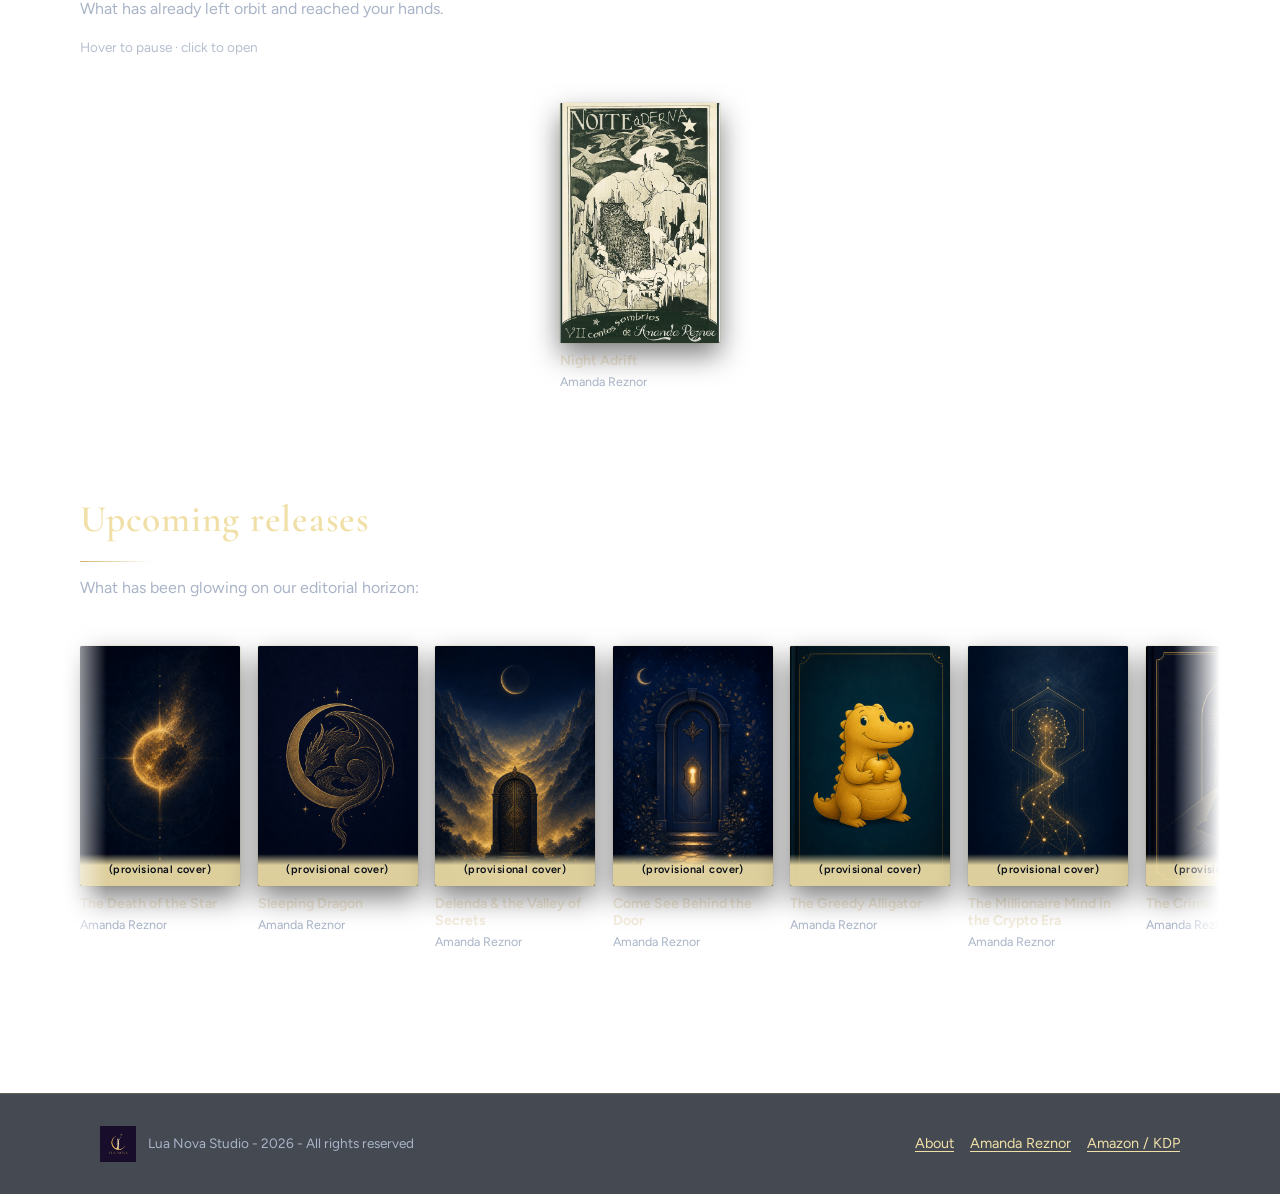
==== commit df2f03f3: "Replace the placeholder note with company details and fix author alignment The contact block now car" ====
--- a/index.html
+++ b/index.html
@@ -81,7 +81,7 @@
       <section class="section wrap" aria-labelledby="upcoming-title">
         <div class="section-head">
           <h2 id="upcoming-title" data-i18n="ui.upcomingTitle">Próximos lançamentos</h2>
-          <p data-i18n="ui.upcomingLead">O que ainda brilha no horizonte editorial.</p>
+          <p data-i18n="ui.upcomingLead">O que anda brilhando em nosso horizonte editorial:</p>
         </div>
         <div class="carousel" data-carousel data-carousel-upcoming>
           <div class="carousel-track"></div>
--- a/css/styles.css
+++ b/css/styles.css
@@ -805,7 +805,7 @@
 
   .author-layout {
     grid-template-columns: 240px 1fr;
-    align-items: start;
+    align-items: center;
   }
 }
 
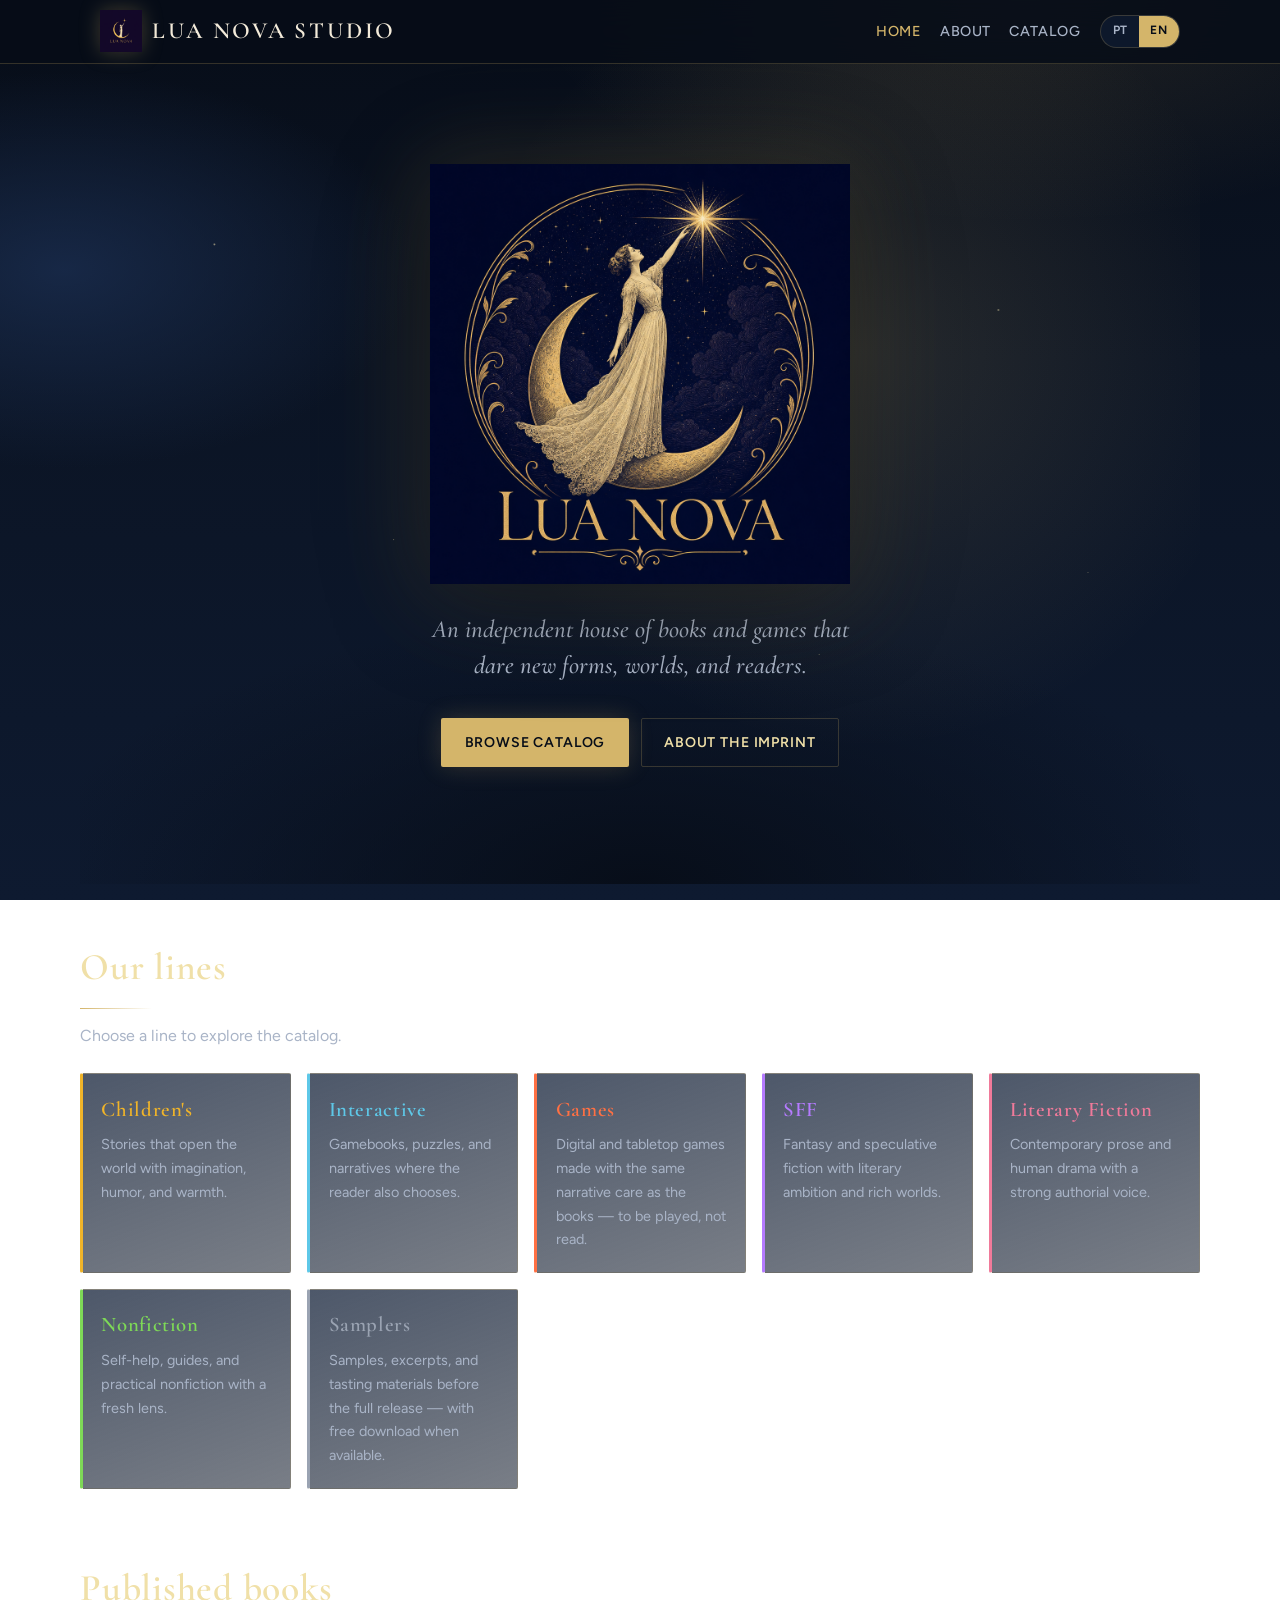
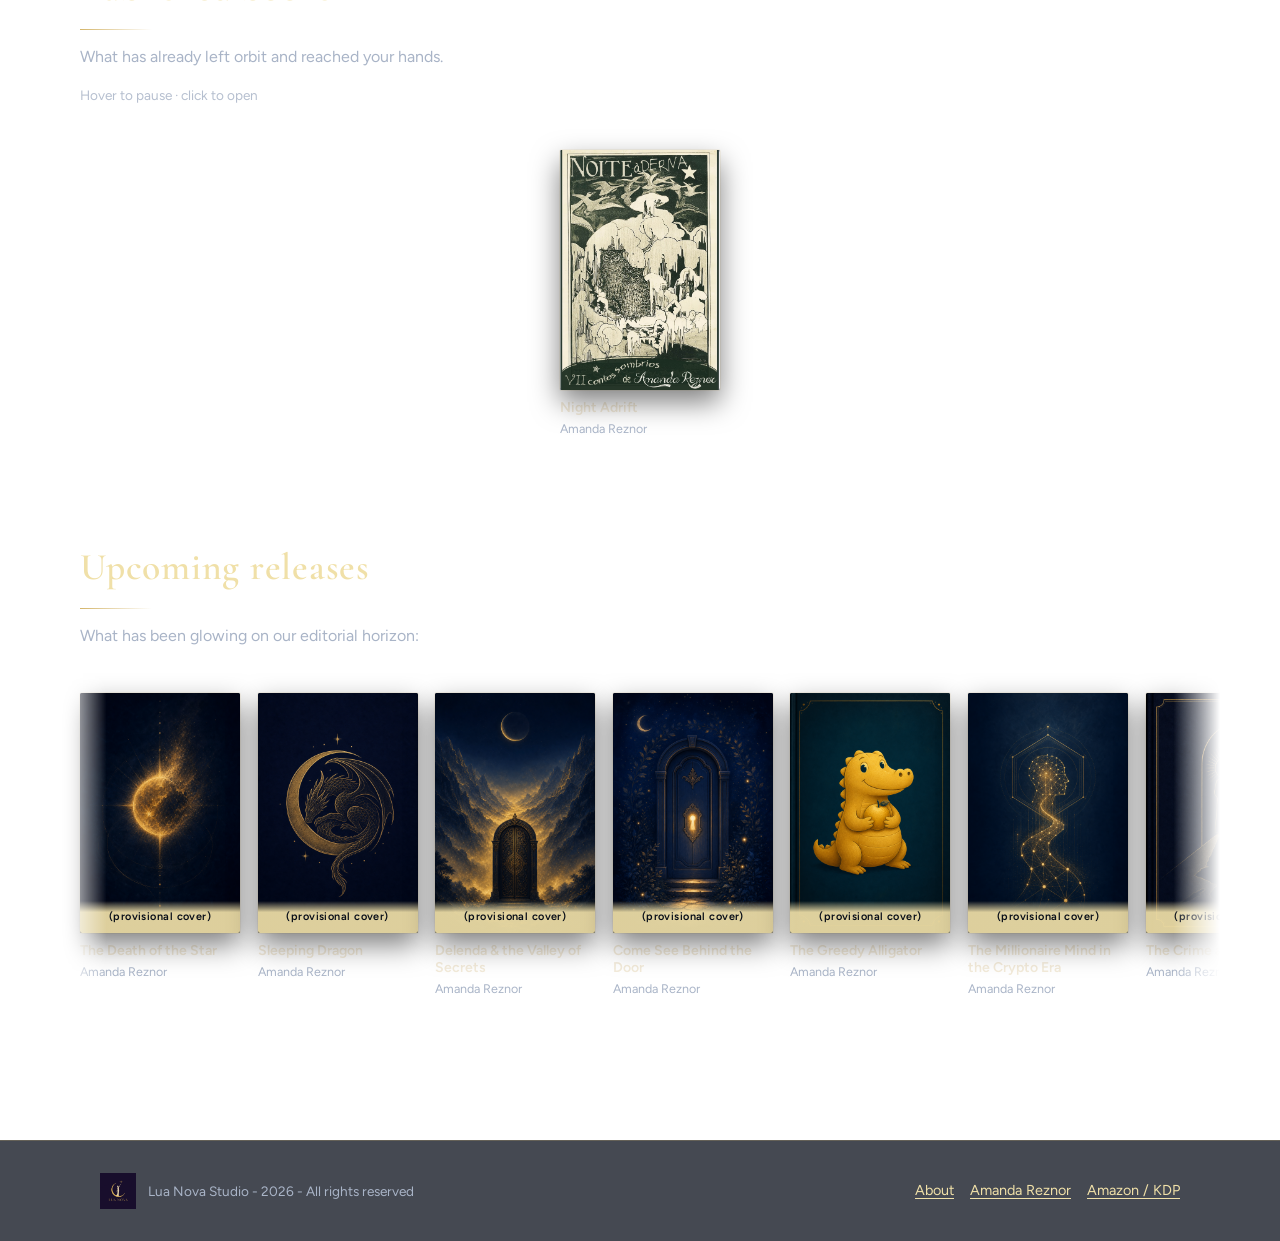
==== commit d98de4f4: "Add a Games line and widen the copy beyond books Games get their own line rather than sitting inside" ====
--- a/index.html
+++ b/index.html
@@ -61,7 +61,7 @@
         <div class="section-head">
           <h2 id="seals-title" data-i18n="ui.sealsTitle">Nossos selos</h2>
           <p data-i18n="ui.sealsHomeLead">
-            Escolha uma linha editorial para explorar o catálogo.
+            Escolha uma linha para explorar o catálogo.
           </p>
         </div>
         <div class="seals-grid" data-seals-home></div>
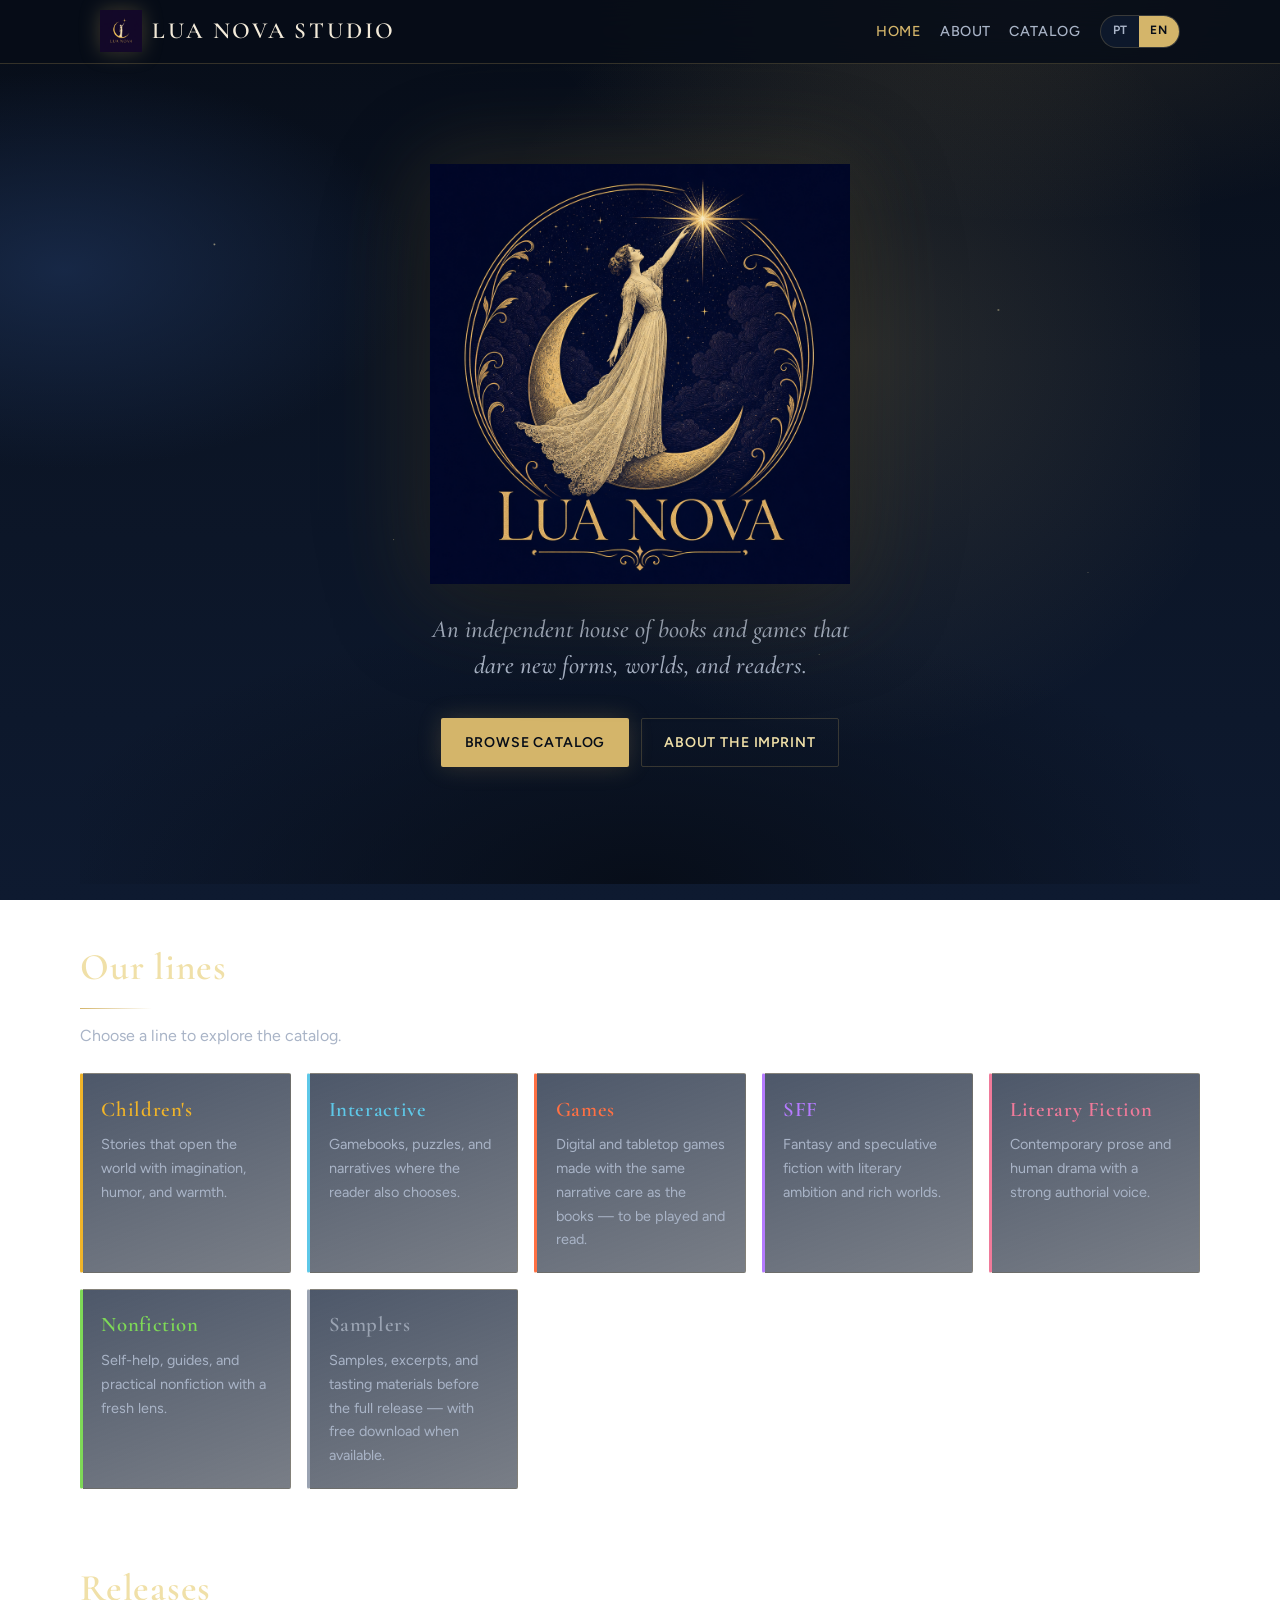
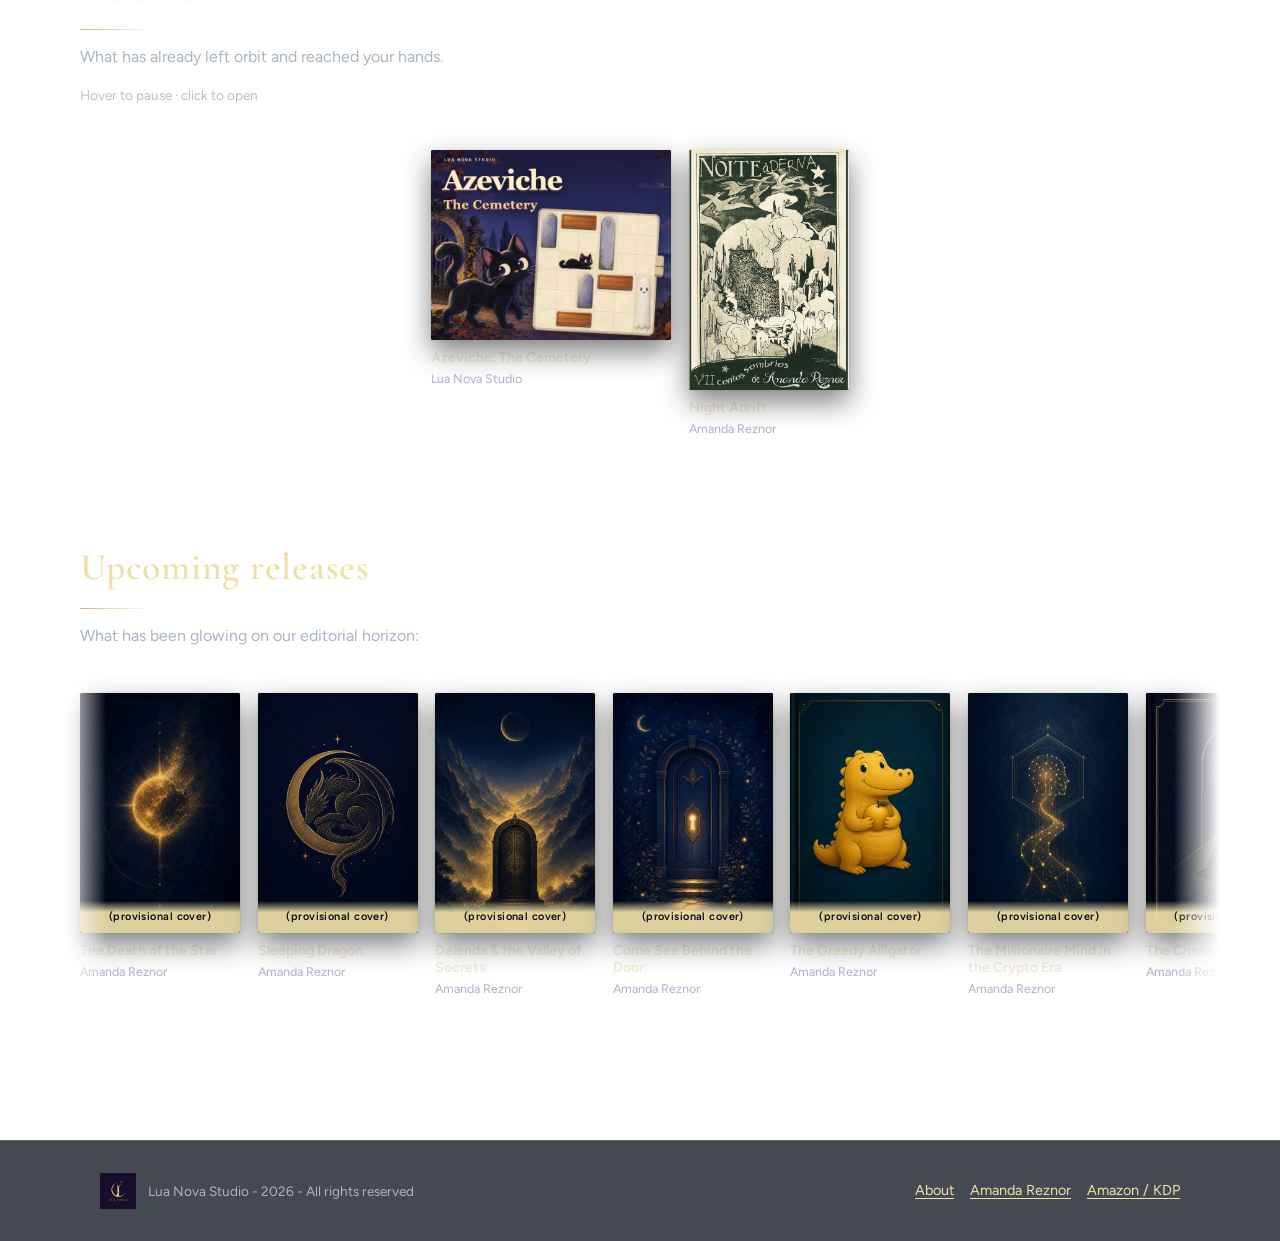
==== commit bd3f5baf: "Add Azeviche to the games catalog and homepage releases" ====
--- a/index.html
+++ b/index.html
@@ -69,7 +69,7 @@
 
       <section class="section wrap" id="destaques" aria-labelledby="published-title">
         <div class="section-head">
-          <h2 id="published-title" data-i18n="ui.publishedTitle">Livros lançados</h2>
+          <h2 id="published-title" data-i18n="ui.publishedTitle">Lançamentos</h2>
           <p data-i18n="ui.publishedLead">O que já saiu da órbita e chegou às suas mãos.</p>
           <p class="hint" data-i18n="ui.hoverHint">Passe o mouse para pausar · clique para abrir</p>
         </div>
--- a/css/styles.css
+++ b/css/styles.css
@@ -715,6 +715,26 @@
   object-fit: cover;
 }
 
+/* Keep game artwork in its original landscape format. */
+.cover-card--game {
+  width: 240px;
+  flex-basis: 240px;
+}
+
+.cover-face--game {
+  width: 240px;
+  height: auto;
+  aspect-ratio: 63 / 50;
+}
+
+.cover-face--game img {
+  object-fit: contain;
+}
+
+.catalog-grid .cover-face--game {
+  aspect-ratio: 63 / 50;
+}
+
 .cover-placeholder {
   width: 100%;
   height: 100%;
@@ -778,6 +798,10 @@
   padding: 2.75rem 0 1rem;
 }
 
+.game-page {
+  padding-inline: 1.25rem;
+}
+
 .crumb {
   display: inline-block;
   margin-bottom: 1.25rem;
@@ -805,7 +829,14 @@
 
   .author-layout {
     grid-template-columns: 240px 1fr;
-    align-items: center;
+    align-items: start;
+  }
+
+  /* A foto começa na altura do primeiro parágrafo, não do título: desce
+     uma linha do h1 (mesma clamp de .author-name, entrelinha 1.65) mais o
+     espaço abaixo dele. */
+  .author-layout .author-photo-wrap {
+    margin-top: calc(clamp(1.8rem, 4vw, 2.5rem) * 1.65 + 1rem);
   }
 }
 
@@ -827,6 +858,22 @@
 
 .book-cover-lg .cover-placeholder {
   min-height: 100%;
+}
+
+.book-cover-lg--game {
+  width: 320px;
+  aspect-ratio: 63 / 50;
+}
+
+.book-cover-lg--game .cover-face {
+  width: 100%;
+  height: 100%;
+}
+
+@media (min-width: 760px) {
+  .book-layout--game {
+    grid-template-columns: 320px minmax(0, 1fr);
+  }
 }
 
 .book-title {
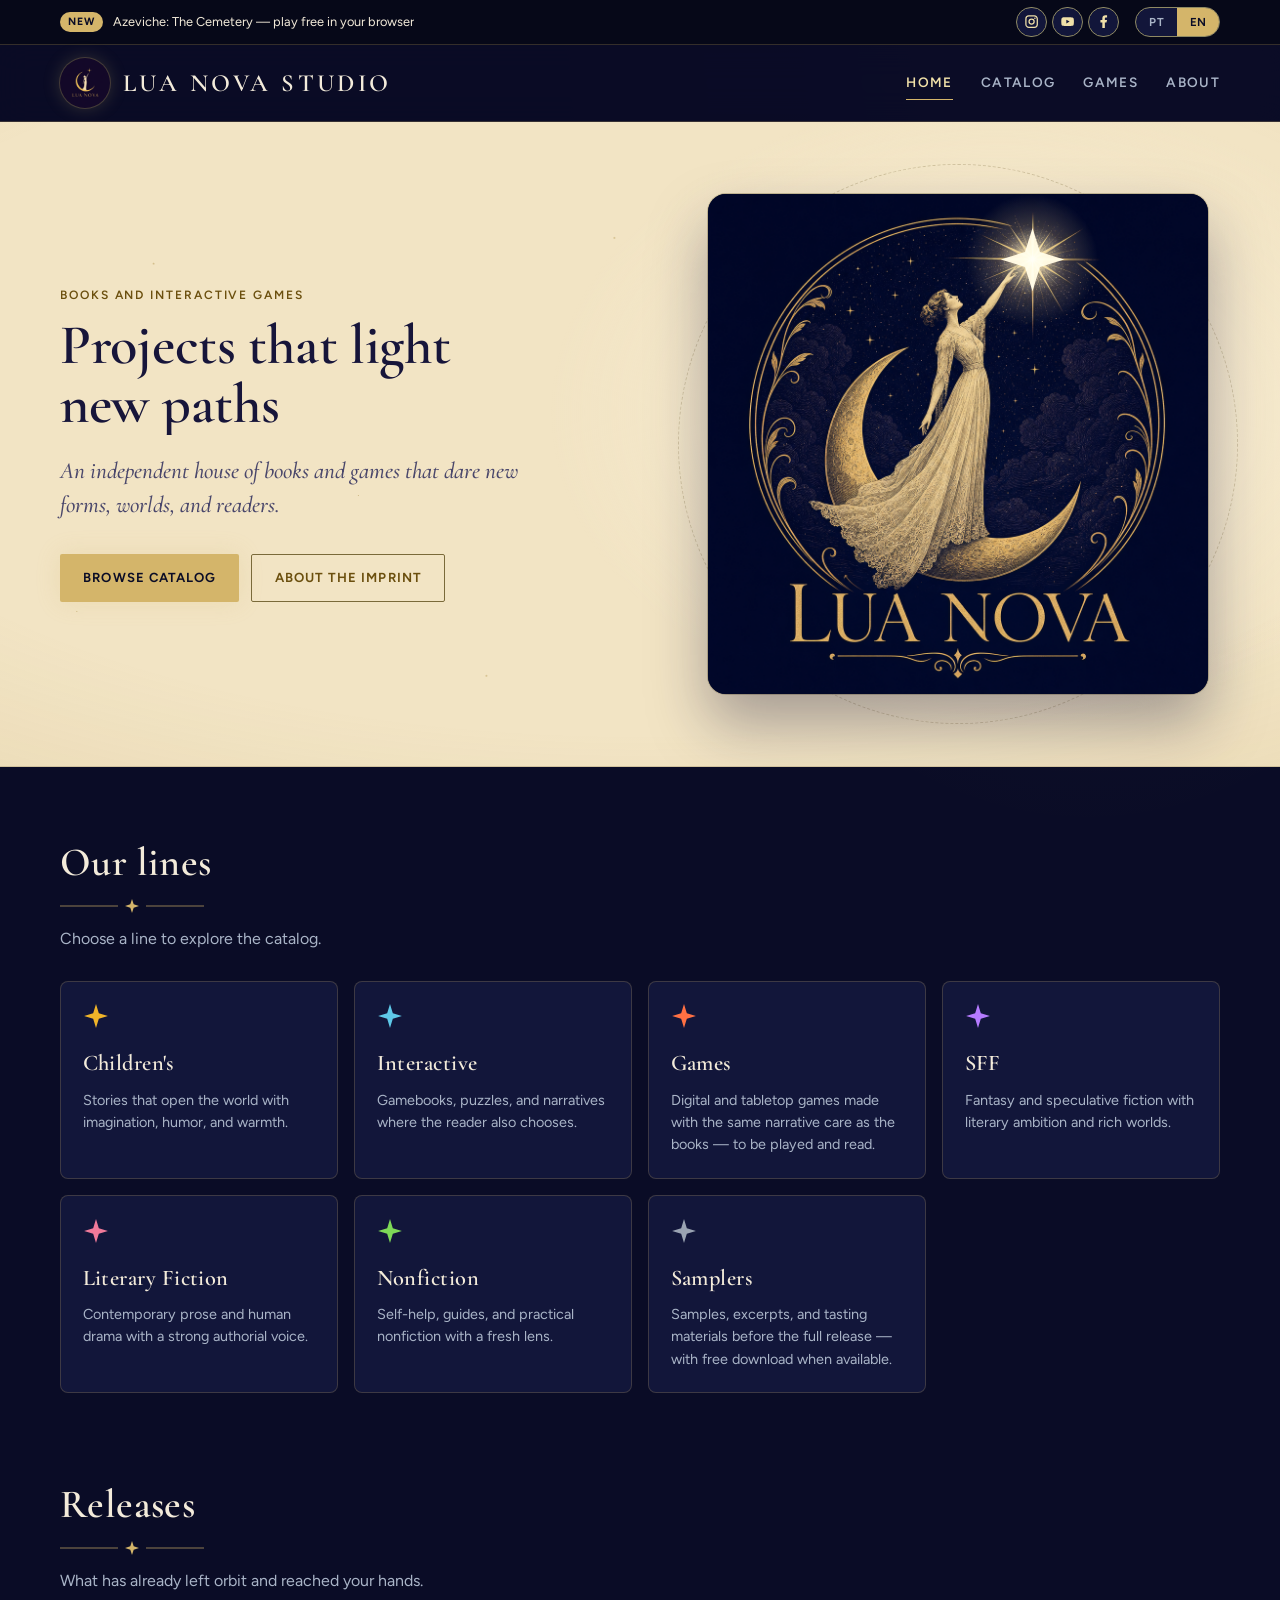
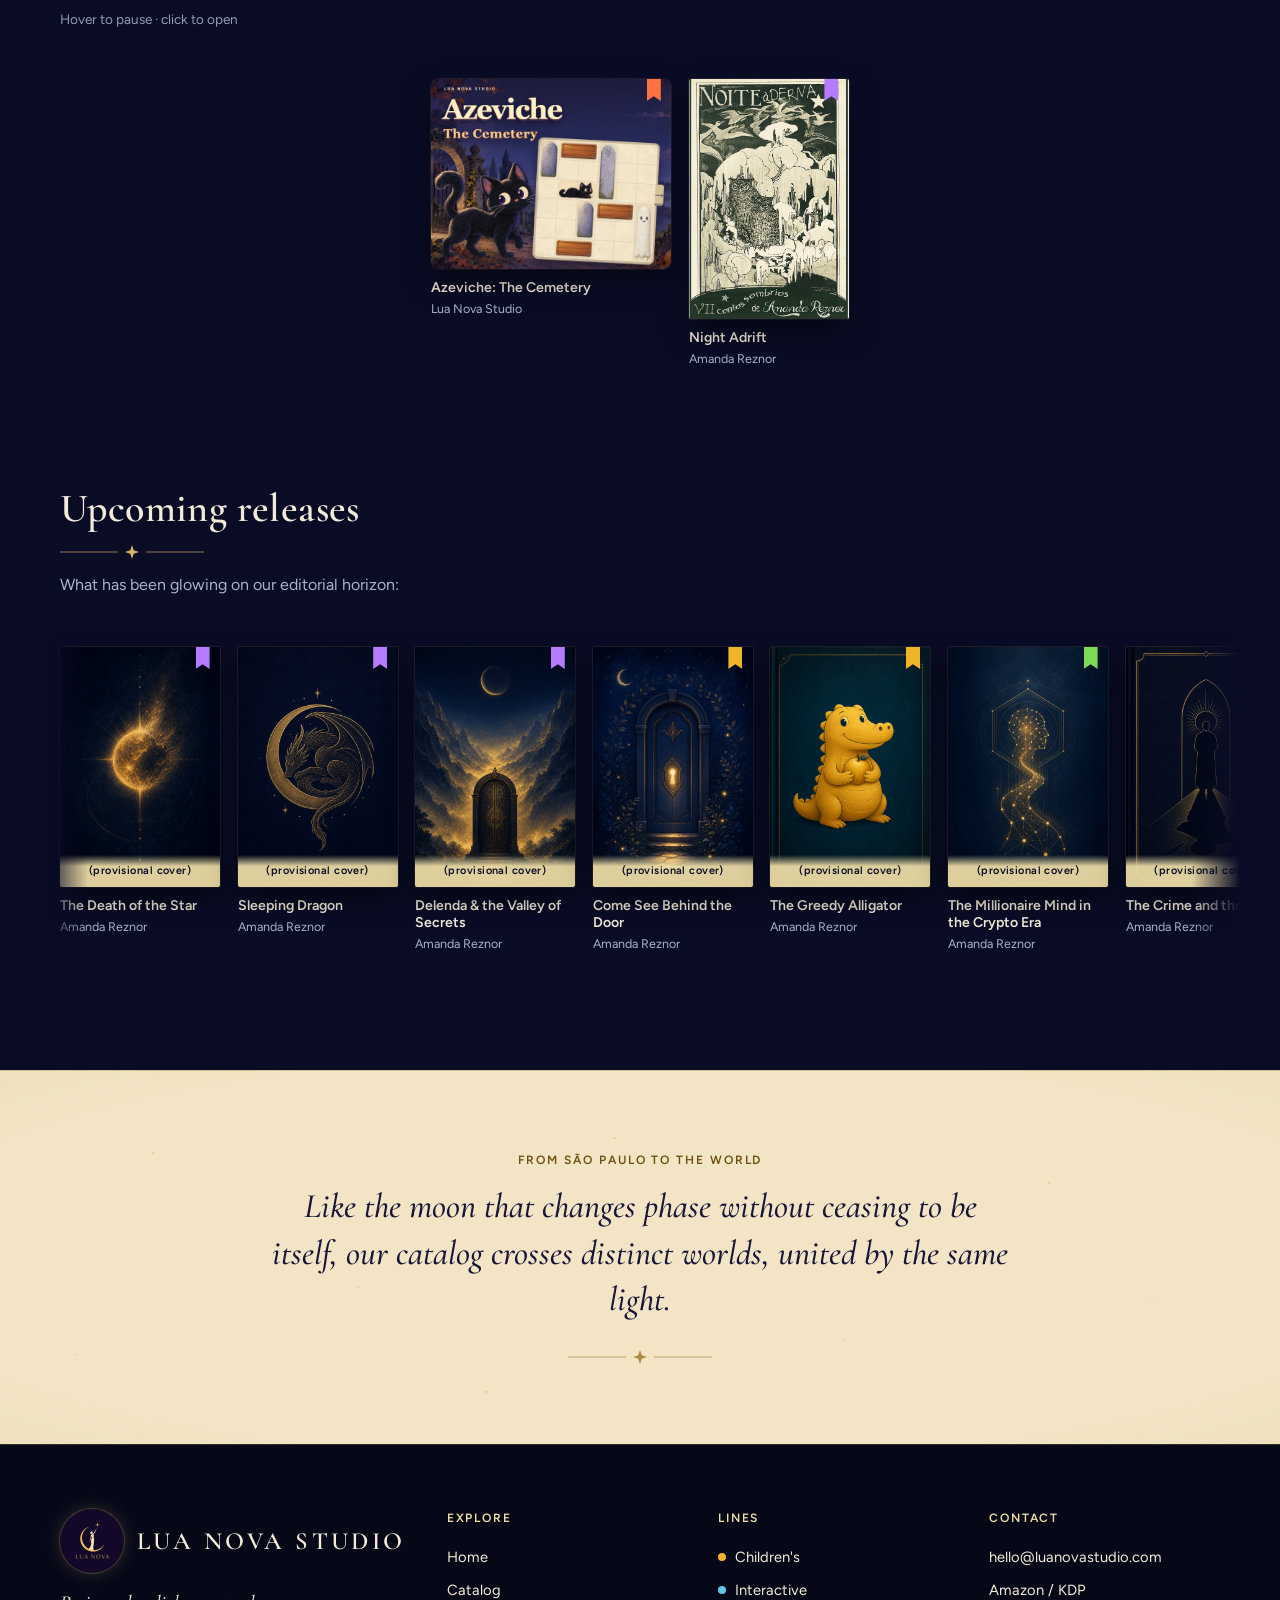
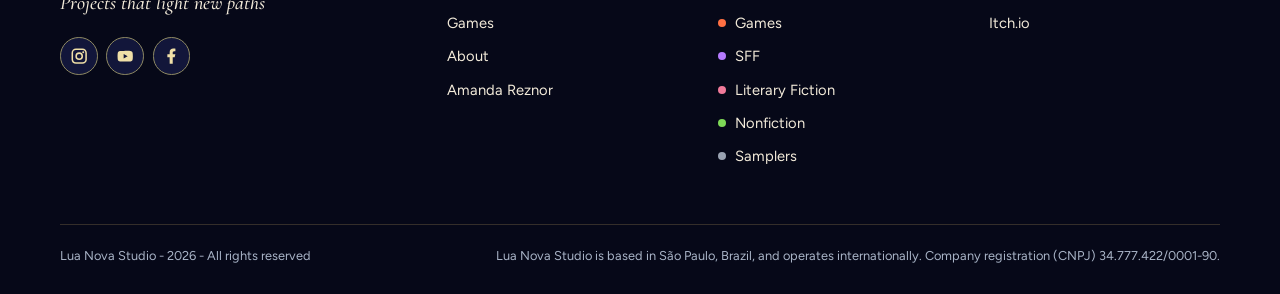
==== commit b78432b7: "Redesign the site with a night frame and parchment bands Top bar, broad header and footer, and the b" ====
--- a/index.html
+++ b/index.html
@@ -3,6 +3,8 @@
   <head>
     <meta charset="UTF-8" />
     <meta name="viewport" content="width=device-width, initial-scale=1" />
+    <meta name="color-scheme" content="dark light" />
+    <meta name="theme-color" content="#060818" />
     <title>Lua Nova Studio</title>
     <meta name="description" content="Lua Nova Studio — casa independente de livros e jogos. Editora Lua Nova: LitFan, infantil, interativo, romance e não ficção." />
     <link rel="icon" href="assets/brand/logo-minimalista-lua-nova.png" type="image/png" />
@@ -15,30 +17,58 @@
   <body data-page="home">
     <a class="skip-link" href="#conteudo">Skip / Pular</a>
 
-    <header class="site-header">
-      <div class="header-inner">
-        <a class="brand" href="index.html" aria-label="Lua Nova Studio">
-          <img class="brand-logo" src="assets/brand/logo-minimalista-lua-nova.png" alt="" width="42" height="42" />
-          <span class="brand-name">Lua Nova Studio</span>
-        </a>
-        <div class="header-actions">
-          <nav class="nav" aria-label="Principal">
-            <a href="index.html" aria-current="page" data-i18n="ui.navHome">Início</a>
-            <a href="sobre.html" data-i18n="ui.navAbout">Sobre</a>
-            <a href="catalogo.html" data-i18n="ui.navCatalog">Catálogo</a>
-          </nav>
+    <div class="topbar">
+      <div class="topbar-inner">
+        <p class="topbar-note">
+          <span class="topbar-tag" data-i18n="ui.topbarTag">Novo</span>
+          <a href="livro.html?id=azeviche-the-cemetery" data-i18n="ui.topbarNote">Azeviche: O Cemitério — jogue grátis no navegador</a>
+        </p>
+        <div class="topbar-actions">
+          <div class="social-row">
+            <a class="social-icon" href="https://www.instagram.com/luanova_studio/" target="_blank" rel="noopener noreferrer" aria-label="Instagram" title="Instagram"><svg viewBox="0 0 24 24" aria-hidden="true"><path fill="currentColor" d="M7.8 2h8.4C19.4 2 22 4.6 22 7.8v8.4a5.8 5.8 0 0 1-5.8 5.8H7.8C4.6 22 2 19.4 2 16.2V7.8A5.8 5.8 0 0 1 7.8 2m-.2 2A3.6 3.6 0 0 0 4 7.6v8.8C4 18.39 5.61 20 7.6 20h8.8a3.6 3.6 0 0 0 3.6-3.6V7.6C20 5.61 18.39 4 16.4 4H7.6m9.65 1.5a1.25 1.25 0 0 1 1.25 1.25A1.25 1.25 0 0 1 17.25 8 1.25 1.25 0 0 1 16 6.75a1.25 1.25 0 0 1 1.25-1.25M12 7a5 5 0 0 1 5 5 5 5 0 0 1-5 5 5 5 0 0 1-5-5 5 5 0 0 1 5-5m0 2a3 3 0 0 0-3 3 3 3 0 0 0 3 3 3 3 0 0 0 3-3 3 3 0 0 0-3-3z"/></svg></a>
+            <a class="social-icon" href="https://www.youtube.com/@luanova_studio" target="_blank" rel="noopener noreferrer" aria-label="YouTube" title="YouTube"><svg viewBox="0 0 24 24" aria-hidden="true"><path fill="currentColor" d="M10 15l5.19-3L10 9v6m11.56-7.83c.13.47.22 1.1.28 1.9.07.8.1 1.49.1 2.09L22 12c0 2.19-.16 3.8-.44 4.83-.25.9-.83 1.48-1.73 1.73-.47.13-1.33.22-2.65.28-1.3.07-2.49.1-3.59.1L12 19c-4.19 0-6.8-.16-7.83-.44-.9-.25-1.48-.83-1.73-1.73-.13-.47-.22-1.1-.28-1.9-.07-.8-.1-1.49-.1-2.09L2 12c0-2.19.16-3.8.44-4.83.25-.9.83-1.48 1.73-1.73.47-.13 1.33-.22 2.65-.28 1.3-.07 2.49-.1 3.59-.1L12 5c4.19 0 6.8.16 7.83.44.9.25 1.48.83 1.73 1.73z"/></svg></a>
+            <a class="social-icon" href="https://www.facebook.com/profile.php?id=61592613926631" target="_blank" rel="noopener noreferrer" aria-label="Facebook" title="Facebook"><svg viewBox="0 0 24 24" aria-hidden="true"><path fill="currentColor" d="M14 13.5h2.5l1-4H14v-2c0-1.03 0-2 2-2h1.5V2.14c-.326-.043-1.557-.14-2.857-.14C11.928 2 10 3.657 10 6.7v2.8H7v4h3V22h4v-8.5z"/></svg></a>
+          </div>
           <div class="lang-toggle" role="group" aria-label="Idioma / Language">
             <button type="button" data-lang="pt" aria-pressed="true">PT</button>
             <button type="button" data-lang="en" aria-pressed="false">EN</button>
           </div>
         </div>
       </div>
+    </div>
+
+    <header class="site-header">
+      <div class="header-inner">
+        <a class="brand" href="index.html" aria-label="Lua Nova Studio">
+          <img class="brand-logo" src="assets/brand/logo-minimalista-lua-nova.png" alt="" width="50" height="50" />
+          <span class="brand-name">Lua Nova Studio</span>
+        </a>
+        <div class="header-actions">
+          <nav class="nav" aria-label="Principal">
+            <a href="index.html" aria-current="page" data-i18n="ui.navHome">Início</a>
+            <a href="catalogo.html" data-i18n="ui.navCatalog">Catálogo</a>
+            <a href="catalogo.html#selo-jogos" data-i18n="ui.navGames">Jogos</a>
+            <a href="sobre.html" data-i18n="ui.navAbout">Sobre</a>
+          </nav>
+        </div>
+      </div>
     </header>
 
     <main id="conteudo">
-      <section class="hero wrap" aria-label="Lua Nova Studio">
+      <section class="hero theme-light" aria-labelledby="hero-title">
         <div class="hero-stars" aria-hidden="true"></div>
         <div class="hero-inner">
+          <div class="hero-copy">
+            <p class="section-eyebrow" data-i18n="ui.heroEyebrow">Livros e jogos interativos</p>
+            <h1 class="hero-title" id="hero-title" data-i18n="site.tagline">Projetos que iluminam novos caminhos</h1>
+            <p class="hero-lead" data-i18n="ui.heroLead">
+              Casa independente de livros e jogos que ousam novos formatos, mundos e leitores.
+            </p>
+            <div class="hero-cta">
+              <a class="btn btn-primary" href="catalogo.html" data-i18n="ui.ctaCatalog">Ver catálogo</a>
+              <a class="btn btn-ghost" href="sobre.html" data-i18n="ui.ctaAbout">Conhecer o selo</a>
+            </div>
+          </div>
           <div class="hero-emblem">
             <img
               src="assets/brand/logo-artistico-lua-nova.png"
@@ -46,13 +76,7 @@
               width="840"
               height="840"
             />
-          </div>
-          <p class="hero-lead" data-i18n="ui.heroLead">
-            Casa independente de livros e jogos que ousam novos formatos, mundos e leitores.
-          </p>
-          <div class="hero-cta">
-            <a class="btn btn-primary" href="catalogo.html" data-i18n="ui.ctaCatalog">Ver catálogo</a>
-            <a class="btn btn-ghost" href="sobre.html" data-i18n="ui.ctaAbout">Conhecer o selo</a>
+            <span class="star-glow" aria-hidden="true"></span>
           </div>
         </div>
       </section>
@@ -89,16 +113,62 @@
       </section>
     </main>
 
+    <section class="manifesto theme-light" aria-labelledby="manifesto-title">
+      <div class="hero-stars" aria-hidden="true"></div>
+      <p class="section-eyebrow" id="manifesto-title" data-i18n="ui.manifestoEyebrow">De São Paulo para o mundo</p>
+      <blockquote data-i18n="ui.manifestoQuote">Como a lua que muda de fase sem deixar de ser a mesma, nosso catálogo atravessa mundos distintos, unidos pela mesma luz.</blockquote>
+      <div class="manifesto-orn" aria-hidden="true"></div>
+    </section>
+
     <footer class="site-footer">
-      <div class="wrap footer-inner">
-        <div class="footer-brand">
-          <img src="assets/brand/logo-minimalista-lua-nova.png" alt="" width="36" height="36" />
+      <div class="wrap">
+        <div class="footer-grid">
+          <div class="footer-brand">
+            <a class="brand" href="index.html" aria-label="Lua Nova Studio">
+              <img class="brand-logo" src="assets/brand/logo-minimalista-lua-nova.png" alt="" width="64" height="64" />
+              <span class="brand-name">Lua Nova Studio</span>
+            </a>
+            <p class="footer-tagline" data-i18n="site.tagline">Projetos que iluminam novos caminhos</p>
+            <div class="social-row">
+              <a class="social-icon" href="https://www.instagram.com/luanova_studio/" target="_blank" rel="noopener noreferrer" aria-label="Instagram" title="Instagram"><svg viewBox="0 0 24 24" aria-hidden="true"><path fill="currentColor" d="M7.8 2h8.4C19.4 2 22 4.6 22 7.8v8.4a5.8 5.8 0 0 1-5.8 5.8H7.8C4.6 22 2 19.4 2 16.2V7.8A5.8 5.8 0 0 1 7.8 2m-.2 2A3.6 3.6 0 0 0 4 7.6v8.8C4 18.39 5.61 20 7.6 20h8.8a3.6 3.6 0 0 0 3.6-3.6V7.6C20 5.61 18.39 4 16.4 4H7.6m9.65 1.5a1.25 1.25 0 0 1 1.25 1.25A1.25 1.25 0 0 1 17.25 8 1.25 1.25 0 0 1 16 6.75a1.25 1.25 0 0 1 1.25-1.25M12 7a5 5 0 0 1 5 5 5 5 0 0 1-5 5 5 5 0 0 1-5-5 5 5 0 0 1 5-5m0 2a3 3 0 0 0-3 3 3 3 0 0 0 3 3 3 3 0 0 0 3-3 3 3 0 0 0-3-3z"/></svg></a>
+              <a class="social-icon" href="https://www.youtube.com/@luanova_studio" target="_blank" rel="noopener noreferrer" aria-label="YouTube" title="YouTube"><svg viewBox="0 0 24 24" aria-hidden="true"><path fill="currentColor" d="M10 15l5.19-3L10 9v6m11.56-7.83c.13.47.22 1.1.28 1.9.07.8.1 1.49.1 2.09L22 12c0 2.19-.16 3.8-.44 4.83-.25.9-.83 1.48-1.73 1.73-.47.13-1.33.22-2.65.28-1.3.07-2.49.1-3.59.1L12 19c-4.19 0-6.8-.16-7.83-.44-.9-.25-1.48-.83-1.73-1.73-.13-.47-.22-1.1-.28-1.9-.07-.8-.1-1.49-.1-2.09L2 12c0-2.19.16-3.8.44-4.83.25-.9.83-1.48 1.73-1.73.47-.13 1.33-.22 2.65-.28 1.3-.07 2.49-.1 3.59-.1L12 5c4.19 0 6.8.16 7.83.44.9.25 1.48.83 1.73 1.73z"/></svg></a>
+              <a class="social-icon" href="https://www.facebook.com/profile.php?id=61592613926631" target="_blank" rel="noopener noreferrer" aria-label="Facebook" title="Facebook"><svg viewBox="0 0 24 24" aria-hidden="true"><path fill="currentColor" d="M14 13.5h2.5l1-4H14v-2c0-1.03 0-2 2-2h1.5V2.14c-.326-.043-1.557-.14-2.857-.14C11.928 2 10 3.657 10 6.7v2.8H7v4h3V22h4v-8.5z"/></svg></a>
+            </div>
+          </div>
+          <nav class="footer-col" aria-labelledby="footer-explore">
+            <h2 id="footer-explore" data-i18n="ui.footerExplore">Navegue</h2>
+            <ul>
+              <li><a href="index.html" data-i18n="ui.navHome">Início</a></li>
+              <li><a href="catalogo.html" data-i18n="ui.navCatalog">Catálogo</a></li>
+              <li><a href="catalogo.html#selo-jogos" data-i18n="ui.navGames">Jogos</a></li>
+              <li><a href="sobre.html" data-i18n="ui.navAbout">Sobre</a></li>
+              <li><a href="autor.html?id=amanda-reznor">Amanda Reznor</a></li>
+            </ul>
+          </nav>
+          <nav class="footer-col" aria-labelledby="footer-lines">
+            <h2 id="footer-lines" data-i18n="ui.footerLines">Selos</h2>
+            <ul>
+              <li><a href="catalogo.html#selo-infantil"><span class="footer-dot" style="--seal-color:#f0b429" aria-hidden="true"></span><span data-i18n="seals.0.name">Infantil</span></a></li>
+              <li><a href="catalogo.html#selo-interativo"><span class="footer-dot" style="--seal-color:#5ec8e8" aria-hidden="true"></span><span data-i18n="seals.1.name">Interativo</span></a></li>
+              <li><a href="catalogo.html#selo-jogos"><span class="footer-dot" style="--seal-color:#ff7043" aria-hidden="true"></span><span data-i18n="seals.2.name">Jogos</span></a></li>
+              <li><a href="catalogo.html#selo-litfan"><span class="footer-dot" style="--seal-color:#b57bff" aria-hidden="true"></span><span data-i18n="seals.3.name">LitFan</span></a></li>
+              <li><a href="catalogo.html#selo-romance"><span class="footer-dot" style="--seal-color:#f07a9a" aria-hidden="true"></span><span data-i18n="seals.4.name">Romance</span></a></li>
+              <li><a href="catalogo.html#selo-tecnico"><span class="footer-dot" style="--seal-color:#7ed957" aria-hidden="true"></span><span data-i18n="seals.5.name">Técnico</span></a></li>
+              <li><a href="catalogo.html#selo-degustacoes"><span class="footer-dot" style="--seal-color:#9aa3b2" aria-hidden="true"></span><span data-i18n="seals.6.name">Degustações</span></a></li>
+            </ul>
+          </nav>
+          <div class="footer-col">
+            <h2 data-i18n="ui.contactTitle">Contato</h2>
+            <ul>
+              <li><a href="mailto:hello@luanovastudio.com">hello@luanovastudio.com</a></li>
+              <li><a href="https://www.amazon.com.br/s?k=Amanda+Reznor" target="_blank" rel="noopener noreferrer">Amazon / KDP</a></li>
+              <li><a href="https://luanovastudio.itch.io/" target="_blank" rel="noopener noreferrer">Itch.io</a></li>
+            </ul>
+          </div>
+        </div>
+        <div class="footer-bottom">
           <p class="footer-copy" data-i18n="ui.footerRights">Lua Nova Studio - {year} - Todos os direitos reservados</p>
-        </div>
-        <div class="footer-links">
-          <a href="sobre.html" data-i18n="ui.navAbout">Sobre</a>
-          <a href="autor.html?id=amanda-reznor">Amanda Reznor</a>
-          <a href="https://www.amazon.com.br/s?k=Amanda+Reznor" target="_blank" rel="noopener noreferrer">Amazon / KDP</a>
+          <p class="footer-note" data-i18n="about.note">A Lua Nova Studio tem sede em São Paulo, Brasil, e atua internacionalmente.</p>
         </div>
       </div>
     </footer>
--- a/css/styles.css
+++ b/css/styles.css
@@ -1,27 +1,94 @@
+/* Lua Nova Studio — night frame (top bar, header, body, footer) with
+   parchment bands (home hero, page banners, manifesto). Tokens follow the
+   Lua Nova design system: indigo night + antique gold. */
 :root {
-  /* Identity from approved logos: indigo night + antique gold */
-  --bg-deep: #070d18;
-  --bg: #0b1424;
-  --bg-elevated: #122038;
-  --navy: #0f1c33;
-  --indigo: #1a2d4f;
+  /* The site ships its own night palette: declaring it stops mobile browsers
+     (Samsung Internet, Chrome auto-dark) from force-darkening the parchment. */
+  color-scheme: dark;
+  /* Night */
+  --night-0: #060818;
+  --night-1: #0a0c26;
+  --night-2: #12163a;
+  --night-3: #1b2050;
+  /* Parchment */
+  --parch-0: #e6d3a8;
+  --parch-1: #f2e4c4;
+  --parch-2: #f9efd8;
+  --parch-edge: rgba(168, 137, 62, 0.18);
+  /* Gold */
   --gold: #d4b56a;
   --gold-bright: #f0e0a8;
   --gold-deep: #a8893e;
-  --moon: var(--gold);
-  --moon-soft: var(--gold-bright);
-  --moon-glow: rgba(212, 181, 106, 0.28);
+  --on-gold: #0a0c26;
+  --plate-navy: #01082a;
+  --plate-plum: #140929;
+
+  /* Themeable roles (night values) */
+  --bg: var(--night-1);
+  --bg-raised: var(--night-2);
+  --bg-overlay: var(--night-3);
   --text: #f3ebda;
   --text-muted: #a9b4c7;
+  --accent: #f0e0a8;
+  --accent-hover: #d4b56a;
   --line: rgba(212, 181, 106, 0.22);
+  --control: #8f8a63;
+  --focus: #f0e0a8;
+  --star: rgba(240, 224, 168, 0.7);
+
+  /* Legacy names still read by inline styles in js/app.js */
+  --moon-glow: rgba(212, 181, 106, 0.28);
+  --navy: var(--plate-navy);
+  --indigo: #1a2d4f;
+
   --radius: 2px;
+  --radius-md: 8px;
+  --radius-lg: 18px;
   --cover-w: 160px;
   --cover-h: 240px;
+  --header-h: 76px;
   --font-display: "Cormorant Garamond", "Palatino Linotype", "Georgia", serif;
   --font-ui: "Figtree", "Segoe UI", sans-serif;
   --font-body: var(--font-ui);
   --ease: cubic-bezier(0.22, 1, 0.36, 1);
-  --max: 1120px;
+  --max: 1200px;
+
+  --star-mask: url("data:image/svg+xml,%3Csvg xmlns='http://www.w3.org/2000/svg' viewBox='0 0 24 24'%3E%3Cpath d='M12 1l2.6 8.4L23 12l-8.4 2.6L12 23l-2.6-8.4L1 12l8.4-2.6z'/%3E%3C/svg%3E");
+  --ornament: url("data:image/svg+xml,%3Csvg xmlns='http://www.w3.org/2000/svg' viewBox='0 0 144 14'%3E%3Cg fill='%23d4b56a'%3E%3Crect x='0' y='6.5' width='58' height='1' opacity='.65'/%3E%3Crect x='86' y='6.5' width='58' height='1' opacity='.65'/%3E%3Cpath d='M72 0l1.7 5.3L79 7l-5.3 1.7L72 14l-1.7-5.3L65 7l5.3-1.7z'/%3E%3C/g%3E%3C/svg%3E");
+}
+
+/* Parchment bands redefine the roles; every component reads the roles. */
+.theme-light {
+  color-scheme: light;
+  --bg: var(--parch-1);
+  --bg-raised: var(--parch-2);
+  --bg-overlay: #ffffff;
+  --text: #17153a;
+  --text-muted: #4a476b;
+  --accent: #6b4f0e;
+  --accent-hover: #4a3504;
+  --line: rgba(122, 106, 58, 0.28);
+  --control: #7a6a3a;
+  --focus: #2a2670;
+  --star: rgba(168, 137, 62, 0.55);
+  --ornament: url("data:image/svg+xml,%3Csvg xmlns='http://www.w3.org/2000/svg' viewBox='0 0 144 14'%3E%3Cg fill='%23a8893e'%3E%3Crect x='0' y='6.5' width='58' height='1' opacity='.7'/%3E%3Crect x='86' y='6.5' width='58' height='1' opacity='.7'/%3E%3Cpath d='M72 0l1.7 5.3L79 7l-5.3 1.7L72 14l-1.7-5.3L65 7l5.3-1.7z'/%3E%3C/g%3E%3C/svg%3E");
+  background-color: var(--parch-1);
+  color: var(--text);
+}
+
+/* Samsung Internet only skips its forced dark mode when the stylesheet has a
+   prefers-color-scheme: dark rule. The site already is its own dark design,
+   so this rule just restates the same palette. */
+@media (prefers-color-scheme: dark) {
+  :root {
+    color-scheme: dark;
+  }
+
+  .theme-light {
+    color-scheme: light;
+    background-color: var(--parch-1);
+    color: var(--text);
+  }
 }
 
 *,
@@ -32,6 +99,7 @@
 
 html {
   scroll-behavior: smooth;
+  scroll-padding-top: calc(var(--header-h) + 1rem);
 }
 
 body {
@@ -40,10 +108,8 @@
   font-family: var(--font-body);
   color: var(--text);
   background:
-    radial-gradient(ellipse 70% 45% at 80% 0%, rgba(212, 181, 106, 0.12), transparent 55%),
-    radial-gradient(ellipse 50% 40% at 5% 30%, rgba(26, 45, 79, 0.8), transparent 55%),
-    linear-gradient(180deg, var(--bg-deep) 0%, var(--bg) 40%, #0e1a30 100%);
-  background-attachment: fixed;
+    radial-gradient(ellipse 70% 40% at 85% 0%, rgba(212, 181, 106, 0.08), transparent 60%),
+    var(--night-1);
   line-height: 1.65;
 }
 
@@ -53,14 +119,19 @@
 }
 
 a {
-  color: var(--gold-bright);
+  color: var(--accent);
   text-decoration-thickness: 1px;
   text-underline-offset: 3px;
   transition: color 0.2s var(--ease);
 }
 
 a:hover {
-  color: var(--gold);
+  color: var(--accent-hover);
+}
+
+:focus-visible {
+  outline: 2px solid var(--focus);
+  outline-offset: 3px;
 }
 
 .skip-link {
@@ -68,7 +139,7 @@
   left: -999px;
   top: 0;
   background: var(--gold);
-  color: var(--bg-deep);
+  color: var(--on-gold);
   padding: 0.5rem 1rem;
   z-index: 100;
 }
@@ -78,57 +149,173 @@
   top: 1rem;
 }
 
-/* —— Header —— */
+.wrap {
+  max-width: var(--max);
+  margin: 0 auto;
+  padding: 0 1.25rem;
+}
+
+main {
+  padding-bottom: 4.5rem;
+}
+
+/* Shared star field: six soft points, colour from --star */
+.hero-stars {
+  position: absolute;
+  inset: 0;
+  background-image:
+    radial-gradient(1.5px 1.5px at 12% 22%, var(--star), transparent),
+    radial-gradient(1px 1px at 28% 58%, var(--star), transparent),
+    radial-gradient(1.5px 1.5px at 48% 18%, var(--star), transparent),
+    radial-gradient(1px 1px at 66% 72%, var(--star), transparent),
+    radial-gradient(1.5px 1.5px at 82% 30%, var(--star), transparent),
+    radial-gradient(1px 1px at 90% 62%, var(--star), transparent),
+    radial-gradient(1.5px 1.5px at 38% 86%, var(--star), transparent),
+    radial-gradient(1px 1px at 6% 76%, var(--star), transparent);
+  opacity: 0.85;
+  animation: twinkle 7s ease-in-out infinite;
+  pointer-events: none;
+  z-index: 0;
+}
+
+@keyframes twinkle {
+  0%,
+  100% {
+    opacity: 0.55;
+  }
+  50% {
+    opacity: 1;
+  }
+}
+
+/* —— Top bar (night) —— */
+.topbar {
+  background: var(--night-0);
+  border-bottom: 1px solid var(--line);
+  color: var(--text-muted);
+  font-size: 0.8rem;
+}
+
+.topbar-inner {
+  max-width: var(--max);
+  margin: 0 auto;
+  padding: 0.4rem 1.25rem;
+  min-height: 44px;
+  display: flex;
+  align-items: center;
+  justify-content: space-between;
+  gap: 1rem;
+}
+
+.topbar-note {
+  margin: 0;
+  display: flex;
+  align-items: center;
+  gap: 0.6rem;
+  min-width: 0;
+}
+
+.topbar-tag {
+  flex: none;
+  padding: 0.1rem 0.5rem;
+  border-radius: 999px;
+  background: var(--gold);
+  color: var(--on-gold);
+  font-size: 0.66rem;
+  font-weight: 700;
+  letter-spacing: 0.1em;
+  text-transform: uppercase;
+}
+
+.topbar-note a {
+  color: var(--text);
+  text-decoration: none;
+  white-space: nowrap;
+  overflow: hidden;
+  text-overflow: ellipsis;
+}
+
+.topbar-note a:hover {
+  color: var(--accent);
+}
+
+.topbar-actions {
+  flex: none;
+  display: flex;
+  align-items: center;
+  gap: 1rem;
+}
+
+.topbar .social-row {
+  margin: 0;
+  gap: 0.35rem;
+}
+
+.topbar .social-icon {
+  width: 1.9rem;
+  height: 1.9rem;
+}
+
+.topbar .social-icon svg {
+  width: 0.95rem;
+  height: 0.95rem;
+}
+
+/* —— Header (night, broad) —— */
 .site-header {
   position: sticky;
   top: 0;
   z-index: 50;
+  background: rgba(10, 12, 38, 0.9);
   backdrop-filter: blur(16px);
-  background: rgba(7, 13, 24, 0.82);
+  -webkit-backdrop-filter: blur(16px);
   border-bottom: 1px solid var(--line);
 }
 
 .header-inner {
   max-width: var(--max);
+  min-height: var(--header-h);
   margin: 0 auto;
-  padding: 0.65rem 1.25rem;
+  padding: 0 1.25rem;
   display: flex;
   align-items: center;
   justify-content: space-between;
-  gap: 1rem;
+  gap: 1.5rem;
 }
 
 .brand {
   display: flex;
   align-items: center;
-  gap: 0.65rem;
+  gap: 0.8rem;
   color: var(--text);
   text-decoration: none;
 }
 
 .brand:hover {
-  color: var(--gold-bright);
+  color: var(--accent);
 }
 
 .brand-logo {
-  width: 42px;
-  height: 42px;
-  object-fit: contain;
+  width: 50px;
+  height: 50px;
   flex-shrink: 0;
-  filter: drop-shadow(0 0 10px var(--moon-glow));
-  transition: filter 0.25s var(--ease), transform 0.25s var(--ease);
+  border-radius: 50%;
+  object-fit: cover;
+  background: var(--plate-plum);
+  box-shadow: 0 0 0 1px var(--line), 0 0 18px rgba(212, 181, 106, 0.22);
+  transition: box-shadow 0.25s var(--ease), transform 0.25s var(--ease);
 }
 
 .brand:hover .brand-logo {
-  filter: drop-shadow(0 0 16px rgba(212, 181, 106, 0.45));
+  box-shadow: 0 0 0 1px var(--gold), 0 0 24px rgba(212, 181, 106, 0.4);
   transform: scale(1.04);
 }
 
 .brand-name {
   font-family: var(--font-display);
   font-weight: 600;
-  font-size: 1.45rem;
-  letter-spacing: 0.12em;
+  font-size: 1.55rem;
+  letter-spacing: 0.14em;
   text-transform: uppercase;
   line-height: 1;
 }
@@ -141,29 +328,36 @@
 
 .nav {
   display: flex;
-  gap: 1.15rem;
+  gap: 1.75rem;
 }
 
 .nav a {
   color: var(--text-muted);
   text-decoration: none;
-  font-size: 0.9rem;
-  font-weight: 500;
-  letter-spacing: 0.04em;
+  font-size: 0.85rem;
+  font-weight: 600;
+  letter-spacing: 0.1em;
   text-transform: uppercase;
-}
-
-.nav a:hover,
+  padding: 0.35rem 0;
+  border-bottom: 1px solid transparent;
+  white-space: nowrap;
+}
+
+.nav a:hover {
+  color: var(--accent);
+}
+
 .nav a[aria-current="page"] {
-  color: var(--gold);
+  color: var(--accent);
+  border-bottom-color: var(--gold);
 }
 
 .lang-toggle {
   display: inline-flex;
-  border: 1px solid var(--line);
+  border: 1px solid var(--control);
   border-radius: 999px;
   overflow: hidden;
-  background: rgba(15, 28, 51, 0.75);
+  background: var(--night-2);
 }
 
 .lang-toggle button {
@@ -172,60 +366,68 @@
   background: transparent;
   color: var(--text-muted);
   font: inherit;
-  font-size: 0.75rem;
+  font-size: 0.72rem;
   font-weight: 650;
   letter-spacing: 0.06em;
-  padding: 0.35rem 0.7rem;
+  min-width: 2.6rem;
+  padding: 0.3rem 0.7rem;
   cursor: pointer;
   transition: background 0.2s, color 0.2s;
 }
 
 .lang-toggle button[aria-pressed="true"] {
   background: var(--gold);
-  color: var(--bg-deep);
-}
-
-/* —— Layout —— */
-.wrap {
-  max-width: var(--max);
-  margin: 0 auto;
-  padding: 0 1.25rem;
-}
-
-main {
-  padding-bottom: 4rem;
-}
-
+  color: var(--on-gold);
+}
+
+.lang-toggle button:focus-visible {
+  outline-offset: -3px;
+}
+
+/* —— Sections —— */
+/* Vertical only, so `.section.wrap` keeps the side gutter on phones. */
 .section {
-  padding: 3.25rem 0 1rem;
+  padding-top: 4.5rem;
+  padding-bottom: 1rem;
 }
 
 .section-head {
-  margin-bottom: 1.5rem;
+  margin-bottom: 1.75rem;
+}
+
+.section-eyebrow {
+  margin: 0 0 0.6rem;
+  font-family: var(--font-ui);
+  font-size: 0.75rem;
+  font-weight: 600;
+  letter-spacing: 0.16em;
+  text-transform: uppercase;
+  color: var(--accent);
 }
 
 .section-head h2 {
   font-family: var(--font-display);
-  font-size: clamp(1.75rem, 3vw, 2.35rem);
+  font-size: clamp(1.9rem, 3.2vw, 2.5rem);
   font-weight: 600;
-  margin: 0 0 0.35rem;
-  letter-spacing: 0.02em;
-  color: var(--gold-bright);
+  line-height: 1.15;
+  margin: 0;
+  letter-spacing: 0.01em;
+  color: var(--text);
 }
 
 .section-head h2::after {
   content: "";
   display: block;
-  width: 4.5rem;
-  height: 1px;
-  margin-top: 0.65rem;
-  background: linear-gradient(90deg, var(--gold), transparent);
+  width: 9rem;
+  height: 14px;
+  margin-top: 0.85rem;
+  background: var(--ornament) left center / contain no-repeat;
 }
 
 .section-head p {
   margin: 0.85rem 0 0;
   color: var(--text-muted);
-  max-width: 36rem;
+  max-width: 38rem;
 }
 
 .hint {
@@ -235,114 +437,17 @@
   opacity: 0.85;
 }
 
-/* —— Hero —— */
-.hero {
-  position: relative;
-  min-height: min(92vh, 820px);
-  display: flex;
-  align-items: center;
-  padding: 2rem 0 3rem;
-  overflow: hidden;
-}
-
-.hero::before {
-  content: "";
-  position: absolute;
-  inset: 0;
-  background:
-    radial-gradient(circle at 70% 35%, rgba(212, 181, 106, 0.14), transparent 42%),
-    radial-gradient(ellipse 100% 60% at 50% 100%, rgba(7, 13, 24, 0.95), transparent 55%);
-  pointer-events: none;
-  z-index: 0;
-}
-
-.hero-stars {
-  position: absolute;
-  inset: 0;
-  background-image:
-    radial-gradient(1.5px 1.5px at 12% 22%, rgba(240, 224, 168, 0.7), transparent),
-    radial-gradient(1px 1px at 28% 58%, rgba(240, 224, 168, 0.45), transparent),
-    radial-gradient(1.5px 1.5px at 48% 18%, rgba(240, 224, 168, 0.55), transparent),
-    radial-gradient(1px 1px at 66% 72%, rgba(240, 224, 168, 0.4), transparent),
-    radial-gradient(1.5px 1.5px at 82% 30%, rgba(240, 224, 168, 0.65), transparent),
-    radial-gradient(1px 1px at 90% 62%, rgba(240, 224, 168, 0.35), transparent);
-  opacity: 0.85;
-  animation: twinkle 7s ease-in-out infinite;
-  pointer-events: none;
-  z-index: 0;
-}
-
-@keyframes twinkle {
-  0%,
-  100% {
-    opacity: 0.65;
-  }
-  50% {
-    opacity: 1;
-  }
-}
-
-.hero-inner {
-  position: relative;
-  z-index: 1;
-  width: 100%;
-  display: grid;
-  gap: 1.75rem;
-  justify-items: center;
-  text-align: center;
-}
-
-.hero-emblem {
-  width: min(72vw, 420px);
-  aspect-ratio: 1;
-  animation: float-emblem 9s ease-in-out infinite;
-  filter: drop-shadow(0 18px 50px rgba(0, 0, 0, 0.45)) drop-shadow(0 0 40px rgba(212, 181, 106, 0.18));
-}
-
-.hero-emblem img {
-  width: 100%;
-  height: 100%;
-  object-fit: contain;
-}
-
-@keyframes float-emblem {
-  0%,
-  100% {
-    transform: translateY(0);
-  }
-  50% {
-    transform: translateY(-10px);
-  }
-}
-
-.hero-lead {
-  font-family: var(--font-display);
-  font-size: clamp(1.2rem, 2.4vw, 1.55rem);
-  font-weight: 500;
-  font-style: italic;
-  color: var(--text-muted);
-  margin: 0;
-  max-width: 28rem;
-  line-height: 1.45;
-}
-
-.hero-cta {
-  display: flex;
-  flex-wrap: wrap;
-  gap: 0.75rem;
-  justify-content: center;
-  margin-top: 0.35rem;
-}
-
+/* —— Buttons —— */
 .btn {
   display: inline-flex;
   align-items: center;
   justify-content: center;
+  min-height: 44px;
   padding: 0.75rem 1.4rem;
   border-radius: var(--radius);
-  font-weight: 600;
-  font-size: 0.88rem;
-  letter-spacing: 0.06em;
+  font-weight: 650;
+  font-size: 0.82rem;
+  letter-spacing: 0.08em;
   text-transform: uppercase;
   text-decoration: none;
   border: 1px solid transparent;
@@ -356,44 +461,320 @@
 
 .btn-primary {
   background: var(--gold);
-  color: var(--bg-deep);
+  color: var(--on-gold);
   box-shadow: 0 0 24px rgba(212, 181, 106, 0.2);
 }
 
 .btn-primary:hover {
   background: var(--gold-bright);
-  color: var(--bg-deep);
+  color: var(--on-gold);
 }
 
 .btn-ghost {
   background: transparent;
-  border-color: var(--line);
-  color: var(--gold-bright);
+  border-color: var(--control);
+  color: var(--accent);
 }
 
 .btn-ghost:hover {
   border-color: var(--gold);
-  color: var(--gold);
+  color: var(--accent-hover);
+}
+
+.btn-disabled {
+  opacity: 0.45;
+  cursor: not-allowed;
+  pointer-events: none;
+}
+
+/* —— Home hero (parchment band) —— */
+.hero {
+  position: relative;
+  overflow: hidden;
+  border-bottom: 1px solid var(--line);
+}
+
+.hero.theme-light {
+  background:
+    radial-gradient(ellipse 120% 100% at 50% 40%, transparent 55%, var(--parch-edge) 100%),
+    radial-gradient(ellipse 50% 70% at 78% 45%, rgba(249, 239, 216, 0.85) 0%, rgba(249, 239, 216, 0) 70%),
+    var(--parch-1);
+}
+
+.hero-inner {
+  position: relative;
+  z-index: 1;
+  max-width: var(--max);
+  margin: 0 auto;
+  padding: 4.5rem 1.25rem;
+  display: grid;
+  grid-template-columns: minmax(0, 1.05fr) minmax(0, 0.95fr);
+  gap: 3.5rem;
+  align-items: center;
+}
+
+.hero-title {
+  margin: 0;
+  font-family: var(--font-display);
+  font-weight: 600;
+  font-size: clamp(2.4rem, 4.4vw, 3.6rem);
+  line-height: 1.06;
+  letter-spacing: -0.005em;
+  color: var(--text);
+  max-width: 15ch;
+}
+
+/* A gold glint crosses the letters every few seconds. */
+@supports ((-webkit-background-clip: text) or (background-clip: text)) {
+  .hero-title {
+    background-image: linear-gradient(
+      105deg,
+      var(--text) 0%,
+      var(--text) 44%,
+      #7a5c17 46.5%,
+      #b08a33 48.5%,
+      #d4b56a 50%,
+      #b08a33 51.5%,
+      #7a5c17 53.5%,
+      var(--text) 56%,
+      var(--text) 100%
+    );
+    background-size: 300% 100%;
+    background-position: 100% 0;
+    -webkit-background-clip: text;
+    background-clip: text;
+    color: transparent;
+    -webkit-text-fill-color: transparent;
+    animation: title-glint 8s ease-in-out 1.2s infinite;
+  }
+}
+
+@keyframes title-glint {
+  0% {
+    background-position: 100% 0;
+  }
+  30%,
+  100% {
+    background-position: 0 0;
+  }
+}
+
+.hero-lead {
+  font-family: var(--font-display);
+  font-size: clamp(1.2rem, 2vw, 1.45rem);
+  font-weight: 500;
+  font-style: italic;
+  color: var(--text-muted);
+  margin: 1.25rem 0 0;
+  max-width: 30rem;
+  line-height: 1.45;
+}
+
+.hero-cta {
+  display: flex;
+  flex-wrap: wrap;
+  gap: 0.75rem;
+  margin-top: 2rem;
+}
+
+.hero-emblem {
+  position: relative;
+  justify-self: center;
+  width: min(100%, 500px);
+  aspect-ratio: 1;
+  animation: float-emblem 9s ease-in-out infinite;
+}
+
+.hero-emblem::before {
+  content: "";
+  position: absolute;
+  inset: -6%;
+  border: 1px dashed var(--line);
+  border-radius: 50%;
+  pointer-events: none;
+}
+
+.hero-emblem img {
+  position: relative;
+  width: 100%;
+  height: 100%;
+  object-fit: contain;
+  border-radius: var(--radius-lg);
+  background: var(--plate-navy);
+  box-shadow: 0 30px 60px rgba(23, 21, 58, 0.35), 0 0 0 1px rgba(122, 106, 58, 0.35);
+}
+
+/* Pulsing star: sits on the logo's star (64.9% / 13.1% of the artwork). */
+.star-glow {
+  position: absolute;
+  left: 64.9%;
+  top: 13.1%;
+  width: 30%;
+  aspect-ratio: 1;
+  transform: translate(-50%, -50%);
+  pointer-events: none;
+  mix-blend-mode: screen;
+}
+
+.star-glow::before,
+.star-glow::after {
+  content: "";
+  position: absolute;
+  inset: 0;
+  margin: auto;
+}
+
+.star-glow::before {
+  border-radius: 50%;
+  background: radial-gradient(
+    circle,
+    rgba(255, 246, 214, 0.95) 0%,
+    rgba(240, 224, 168, 0.6) 12%,
+    rgba(212, 181, 106, 0.25) 32%,
+    rgba(212, 181, 106, 0) 62%
+  );
+  animation: star-pulse 3.4s ease-in-out infinite;
+}
+
+.star-glow::after {
+  width: 46%;
+  height: 46%;
+  background: #fff6d6;
+  -webkit-mask: var(--star-mask) center / contain no-repeat;
+  mask: var(--star-mask) center / contain no-repeat;
+  animation: star-spark 3.4s ease-in-out infinite;
+}
+
+@keyframes float-emblem {
+  0%,
+  100% {
+    transform: translateY(0);
+  }
+  50% {
+    transform: translateY(-10px);
+  }
+}
+
+@keyframes star-pulse {
+  0%,
+  100% {
+    opacity: 0.35;
+    transform: scale(0.7);
+  }
+  50% {
+    opacity: 1;
+    transform: scale(1.1);
+  }
+}
+
+@keyframes star-spark {
+  0%,
+  100% {
+    opacity: 0.25;
+    transform: scale(0.55) rotate(0deg);
+  }
+  50% {
+    opacity: 0.95;
+    transform: scale(1) rotate(20deg);
+  }
+}
+
+/* —— Page banner (parchment band on Catálogo and Sobre) —— */
+.page-banner {
+  position: relative;
+  overflow: hidden;
+  border-bottom: 1px solid var(--line);
+  background:
+    radial-gradient(ellipse 120% 110% at 50% 40%, transparent 55%, var(--parch-edge) 100%),
+    var(--parch-1);
+}
+
+.page-banner > .wrap {
+  position: relative;
+  z-index: 1;
+  padding-top: 3rem;
+  padding-bottom: 3.25rem;
+}
+
+.page-banner--split > .wrap {
+  display: grid;
+  grid-template-columns: minmax(0, 1fr) auto;
+  gap: 2.5rem;
+  align-items: center;
+}
+
+.page-banner .book-subtitle {
+  margin-bottom: 0;
+}
+
+.page-body {
+  padding-top: 1rem;
+}
+
+/* —— Manifesto (parchment band before the footer) —— */
+.manifesto {
+  position: relative;
+  overflow: hidden;
+  text-align: center;
+  padding: 5rem 1.25rem;
+  border-top: 1px solid var(--line);
+  background:
+    radial-gradient(ellipse 120% 110% at 50% 50%, transparent 50%, var(--parch-edge) 100%),
+    var(--parch-1);
+}
+
+.manifesto > *:not(.hero-stars) {
+  position: relative;
+  z-index: 1;
+}
+
+.manifesto blockquote {
+  max-width: 46rem;
+  margin: 0.75rem auto 0;
+  font-family: var(--font-display);
+  font-style: italic;
+  font-weight: 500;
+  font-size: clamp(1.5rem, 3vw, 2.15rem);
+  line-height: 1.35;
+  color: var(--text);
+}
+
+.manifesto-orn {
+  width: 9rem;
+  height: 14px;
+  margin: 1.75rem auto 0;
+  background: var(--ornament) center / contain no-repeat;
 }
 
 /* —— Seals —— */
 .seals-grid {
   display: grid;
-  grid-template-columns: repeat(auto-fit, minmax(180px, 1fr));
+  grid-template-columns: repeat(auto-fill, minmax(250px, 1fr));
   gap: 1rem;
   margin-top: 0.5rem;
 }
 
 .seal-card {
-  padding: 1.15rem 1.15rem 1.25rem;
-  background: linear-gradient(160deg, rgba(18, 32, 56, 0.75), rgba(11, 20, 36, 0.55));
+  display: block;
+  padding: 1.35rem 1.35rem 1.4rem;
+  background: var(--bg-raised);
   border: 1px solid var(--line);
-  border-left: 3px solid var(--seal-color, var(--gold));
-  border-radius: var(--radius);
+  border-radius: var(--radius-md);
+  color: inherit;
+  text-decoration: none;
   transition: background 0.25s var(--ease), transform 0.25s var(--ease), border-color 0.25s;
-  text-decoration: none;
-  color: inherit;
+}
+
+/* The seal's colour lives in its star, not in a side bar. */
+.seal-card::before {
+  content: "";
   display: block;
+  width: 26px;
+  height: 26px;
+  margin-bottom: 1rem;
+  background: var(--seal-color, var(--gold));
+  -webkit-mask: var(--star-mask) center / contain no-repeat;
+  mask: var(--star-mask) center / contain no-repeat;
 }
 
 a.seal-card:hover {
@@ -401,27 +782,58 @@
 }
 
 .seal-card:hover {
-  background: rgba(26, 45, 79, 0.55);
-  transform: translateY(-2px);
-  border-color: color-mix(in srgb, var(--seal-color, var(--gold)) 45%, transparent);
+  background: var(--bg-overlay);
+  transform: translateY(-3px);
+  border-color: var(--seal-color, var(--gold));
 }
 
 .seal-card h3 {
   margin: 0 0 0.4rem;
   font-family: var(--font-display);
-  font-size: 1.3rem;
+  font-size: 1.4rem;
   font-weight: 600;
-  letter-spacing: 0.03em;
-  color: var(--seal-color, var(--gold));
+  letter-spacing: 0.02em;
+  color: var(--text);
 }
 
 .seal-card p {
   margin: 0;
   font-size: 0.9rem;
+  line-height: 1.55;
   color: var(--text-muted);
 }
 
-/* —— Carousel —— */
+.seals-grid--compact {
+  grid-template-columns: repeat(auto-fit, minmax(130px, 1fr));
+  gap: 0.75rem;
+}
+
+.seal-card--tag {
+  display: flex;
+  align-items: center;
+  justify-content: center;
+  gap: 0.55rem;
+  padding: 0.8rem 1rem;
+  text-align: center;
+}
+
+.seal-card--tag::before {
+  width: 14px;
+  height: 14px;
+  margin: 0;
+  flex: none;
+}
+
+.seal-card--tag h3 {
+  margin: 0;
+  font-size: 1.05rem;
+}
+
+.seal-card--tag p {
+  display: none;
+}
+
+/* —— Carousel (behaviour unchanged, see js/carousel.js) —— */
 .carousel {
   position: relative;
   margin: 0 -1.25rem;
@@ -463,6 +875,96 @@
 
 .carousel.is-paused .carousel-track {
   animation-play-state: paused;
+}
+
+@keyframes marquee {
+  from {
+    transform: translateX(0);
+  }
+  to {
+    transform: translateX(-50%);
+  }
+}
+
+.carousel-empty {
+  color: var(--text-muted);
+  padding: 1rem 0;
+  font-style: italic;
+}
+
+/* —— Covers —— */
+.cover-card {
+  flex: 0 0 var(--cover-w);
+  width: var(--cover-w);
+  text-decoration: none;
+  color: inherit;
+  display: block;
+  transition: transform 0.25s var(--ease);
+}
+
+.cover-card:hover,
+.cover-card:focus-visible {
+  transform: translateY(-6px) scale(1.03);
+  outline: none;
+}
+
+.cover-card:focus-visible .cover-face {
+  outline: 2px solid var(--focus);
+  outline-offset: 3px;
+}
+
+.cover-face {
+  position: relative;
+  width: var(--cover-w);
+  height: var(--cover-h);
+  border-radius: var(--radius);
+  overflow: hidden;
+  box-shadow:
+    0 12px 28px rgba(0, 0, 0, 0.5),
+    0 0 0 1px rgba(212, 181, 106, 0.12);
+  background: var(--night-2);
+  transition: box-shadow 0.25s var(--ease);
+}
+
+.cover-card:hover .cover-face {
+  box-shadow:
+    0 20px 40px rgba(0, 0, 0, 0.55),
+    0 0 0 1px rgba(212, 181, 106, 0.3);
+}
+
+.cover-face img {
+  width: 100%;
+  height: 100%;
+  object-fit: cover;
+}
+
+/* Keep game artwork in its original landscape format. */
+.cover-card--game {
+  width: 240px;
+  flex-basis: 240px;
+}
+
+.cover-face--game {
+  width: 240px;
+  height: auto;
+  aspect-ratio: 63 / 50;
+  border-radius: var(--radius-md);
+}
+
+.cover-face--game img {
+  object-fit: contain;
+}
+
+/* Seal marker: a bookmark ribbon in the seal colour. */
+.cover-badge {
+  position: absolute;
+  z-index: 2;
+  top: 0;
+  right: 0.65rem;
+  width: 14px;
+  height: 22px;
+  background: var(--seal-color, var(--gold));
+  clip-path: polygon(0 0, 100% 0, 100% 100%, 50% 78%, 0 100%);
 }
 
 .cover-provisional {
@@ -475,264 +977,8 @@
   font-size: 0.68rem;
   font-weight: 600;
   letter-spacing: 0.04em;
-  color: var(--bg-deep);
+  color: var(--on-gold);
   background: linear-gradient(180deg, transparent, rgba(240, 224, 168, 0.92) 35%);
-}
-
-.catalog-seal {
-  padding: 2.5rem 0 1rem;
-  border-top: 1px solid var(--line);
-  scroll-margin-top: 5rem;
-}
-
-.catalog-seal .section-head h2 {
-  color: var(--seal-color, var(--gold-bright));
-}
-
-.catalog-subgroup {
-  font-family: var(--font-display);
-  font-size: 1.05rem;
-  font-weight: 600;
-  letter-spacing: 0.06em;
-  text-transform: uppercase;
-  color: var(--text-muted);
-  margin: 1.25rem 0 0.85rem;
-}
-
-.catalog-grid {
-  display: grid;
-  grid-template-columns: repeat(auto-fill, minmax(140px, 1fr));
-  gap: 1.25rem 1rem;
-}
-
-.catalog-grid .cover-card {
-  flex: none;
-  width: auto;
-}
-
-.catalog-grid .cover-face {
-  width: 100%;
-  aspect-ratio: 2 / 3;
-  height: auto;
-}
-
-.author-books-title {
-  font-family: var(--font-display);
-  font-size: 1.25rem;
-  margin: 2rem 0 0.5rem;
-  color: var(--gold);
-}
-
-.seals-grid--compact {
-  grid-template-columns: repeat(auto-fit, minmax(120px, 1fr));
-  gap: 0.75rem;
-}
-
-.seal-card--tag {
-  padding: 0.85rem 1rem;
-  text-align: center;
-}
-
-.seal-card--tag h3 {
-  margin: 0;
-  font-size: 1.05rem;
-}
-
-.seal-card--tag p {
-  display: none;
-}
-
-.catalog-section-actions {
-  display: flex;
-  justify-content: flex-end;
-  margin-top: 1.5rem;
-}
-
-.btn-back-top {
-  font-size: 0.8rem;
-  padding: 0.55rem 1rem;
-}
-
-.book-actions {
-  display: flex;
-  flex-wrap: wrap;
-  gap: 0.75rem;
-  margin-top: 1.5rem;
-}
-
-.btn-disabled {
-  opacity: 0.45;
-  cursor: not-allowed;
-  pointer-events: none;
-}
-
-.about-mark-frame {
-  width: min(160px, 42vw);
-  aspect-ratio: 1;
-  margin: 0 auto 1.5rem;
-  border-radius: 50%;
-  overflow: hidden;
-  border: 1px solid var(--line);
-  background: var(--navy);
-  box-shadow: 0 0 40px var(--moon-glow), 0 0 80px rgba(212, 181, 106, 0.12);
-  display: grid;
-  place-items: center;
-}
-
-.about-mark-frame .about-mark,
-.about-mark--minimal {
-  width: 78%;
-  height: auto;
-  margin: 0;
-  filter: none;
-}
-
-.author-photo-wrap {
-  width: min(280px, 100%);
-  margin: 0 auto;
-}
-
-.author-photo {
-  width: 100%;
-  border-radius: var(--radius);
-  overflow: hidden;
-  border: 1px solid var(--line);
-  box-shadow: 0 16px 36px rgba(0, 0, 0, 0.45);
-  background: var(--navy);
-}
-
-.author-photo img {
-  width: 100%;
-  height: auto;
-  aspect-ratio: 3 / 4;
-  object-fit: cover;
-  object-position: center top;
-  display: block;
-}
-
-.photo-credit {
-  margin: 0.65rem 0 0;
-  text-align: center;
-  font-size: 0.82rem;
-  color: var(--text-muted);
-}
-
-.author-links {
-  margin: 1.5rem 0 0.5rem;
-  align-items: center;
-  display: flex;
-  flex-wrap: wrap;
-  gap: 0.75rem;
-}
-
-.author-links .social-row {
-  margin-top: 0;
-  margin-left: 0;
-}
-
-.social-row {
-  display: inline-flex;
-  align-items: center;
-  gap: 0.55rem;
-  margin-top: 0.85rem;
-}
-
-.social-icon {
-  width: 2.35rem;
-  height: 2.35rem;
-  display: inline-grid;
-  place-items: center;
-  border-radius: 50%;
-  border: 1px solid var(--line);
-  color: var(--gold-bright);
-  background: rgba(18, 32, 56, 0.55);
-  text-decoration: none;
-  transition: color 0.2s, border-color 0.2s, background 0.2s, transform 0.2s;
-}
-
-.social-icon svg {
-  width: 1.15rem;
-  height: 1.15rem;
-  display: block;
-}
-
-.social-icon:hover {
-  color: var(--bg-deep);
-  background: var(--gold);
-  border-color: var(--gold);
-  transform: translateY(-1px);
-}
-
-.social-icon--disabled {
-  opacity: 0.35;
-  cursor: not-allowed;
-  pointer-events: none;
-}
-
-#topo-catalogo {
-  scroll-margin-top: 5rem;
-}
-
-@keyframes marquee {
-  from {
-    transform: translateX(0);
-  }
-  to {
-    transform: translateX(-50%);
-  }
-}
-
-.cover-card {
-  flex: 0 0 var(--cover-w);
-  width: var(--cover-w);
-  text-decoration: none;
-  color: inherit;
-  display: block;
-  transition: transform 0.25s var(--ease);
-}
-
-.cover-card:hover,
-.cover-card:focus-visible {
-  transform: translateY(-6px) scale(1.03);
-  outline: none;
-}
-
-.cover-face {
-  position: relative;
-  width: var(--cover-w);
-  height: var(--cover-h);
-  border-radius: var(--radius);
-  overflow: hidden;
-  box-shadow:
-    0 12px 28px rgba(0, 0, 0, 0.5),
-    0 0 0 1px rgba(212, 181, 106, 0.12);
-  background: var(--bg-elevated);
-}
-
-.cover-face img {
-  width: 100%;
-  height: 100%;
-  object-fit: cover;
-}
-
-/* Keep game artwork in its original landscape format. */
-.cover-card--game {
-  width: 240px;
-  flex-basis: 240px;
-}
-
-.cover-face--game {
-  width: 240px;
-  height: auto;
-  aspect-ratio: 63 / 50;
-}
-
-.cover-face--game img {
-  object-fit: contain;
-}
-
-.catalog-grid .cover-face--game {
-  aspect-ratio: 63 / 50;
 }
 
 .cover-placeholder {
@@ -746,8 +992,7 @@
   padding: 1rem 0.85rem;
   background:
     linear-gradient(160deg, rgba(240, 224, 168, 0.1), transparent 42%),
-    linear-gradient(180deg, color-mix(in srgb, var(--seal-color, var(--indigo)) 40%, #122038), #070d18 88%);
-  border-top: 3px solid var(--seal-color, var(--gold));
+    linear-gradient(180deg, color-mix(in srgb, var(--seal-color, var(--indigo)) 40%, var(--night-2)), var(--night-0) 88%);
 }
 
 .cover-placeholder .ph-label {
@@ -758,19 +1003,8 @@
   margin: 0;
 }
 
-.cover-badge {
-  position: absolute;
-  top: 0.5rem;
-  left: 0.5rem;
-  width: 10px;
-  height: 10px;
-  border-radius: 50%;
-  background: var(--seal-color, var(--gold));
-  box-shadow: 0 0 8px var(--seal-color, var(--gold));
-}
-
 .cover-meta {
-  margin-top: 0.55rem;
+  margin-top: 0.6rem;
 }
 
 .cover-meta .title {
@@ -787,10 +1021,62 @@
   margin: 0.15rem 0 0;
 }
 
-.carousel-empty {
+/* —— Catalog —— */
+.catalog-seal {
+  padding: 2.75rem 0 1rem;
+  border-top: 1px solid var(--line);
+  scroll-margin-top: calc(var(--header-h) + 1.5rem);
+}
+
+.catalog-seal .section-head h2 {
+  color: var(--seal-color, var(--text));
+}
+
+.catalog-subgroup {
+  font-family: var(--font-ui);
+  font-size: 0.75rem;
+  font-weight: 600;
+  letter-spacing: 0.16em;
+  text-transform: uppercase;
   color: var(--text-muted);
-  padding: 1rem 0;
-  font-style: italic;
+  margin: 1.5rem 0 0.9rem;
+}
+
+.catalog-grid {
+  display: grid;
+  grid-template-columns: repeat(auto-fill, minmax(140px, 1fr));
+  gap: 1.5rem 1.1rem;
+}
+
+.catalog-grid .cover-card {
+  flex: none;
+  width: auto;
+}
+
+.catalog-grid .cover-face {
+  width: 100%;
+  aspect-ratio: 2 / 3;
+  height: auto;
+}
+
+.catalog-grid .cover-face--game {
+  aspect-ratio: 63 / 50;
+}
+
+.catalog-section-actions {
+  display: flex;
+  justify-content: flex-end;
+  margin-top: 1.5rem;
+}
+
+.btn-back-top {
+  font-size: 0.75rem;
+  min-height: 36px;
+  padding: 0.5rem 1rem;
+}
+
+#topo-catalogo {
+  scroll-margin-top: 5rem;
 }
 
 /* —— Detail pages —— */
@@ -805,13 +1091,15 @@
 .crumb {
   display: inline-block;
   margin-bottom: 1.25rem;
-  font-size: 0.9rem;
+  font-size: 0.85rem;
+  font-weight: 500;
+  letter-spacing: 0.02em;
   color: var(--text-muted);
   text-decoration: none;
 }
 
 .crumb:hover {
-  color: var(--gold);
+  color: var(--accent);
 }
 
 .book-layout,
@@ -837,6 +1125,10 @@
      espaço abaixo dele. */
   .author-layout .author-photo-wrap {
     margin-top: calc(clamp(1.8rem, 4vw, 2.5rem) * 1.65 + 1rem);
+  }
+
+  .book-layout--game {
+    grid-template-columns: 320px minmax(0, 1fr);
   }
 }
 
@@ -863,6 +1155,7 @@
 .book-cover-lg--game {
   width: 320px;
   aspect-ratio: 63 / 50;
+  border-radius: var(--radius-lg);
 }
 
 .book-cover-lg--game .cover-face {
@@ -870,27 +1163,22 @@
   height: 100%;
 }
 
-@media (min-width: 760px) {
-  .book-layout--game {
-    grid-template-columns: 320px minmax(0, 1fr);
-  }
-}
-
 .book-title {
   font-family: var(--font-display);
-  font-size: clamp(1.9rem, 4vw, 2.75rem);
+  font-size: clamp(1.9rem, 4vw, 2.9rem);
   margin: 0 0 0.35rem;
   line-height: 1.1;
   font-weight: 600;
-  color: var(--gold-bright);
+  color: var(--text);
 }
 
 .book-subtitle {
   color: var(--text-muted);
   margin: 0 0 1.25rem;
-  font-size: 1.1rem;
+  font-size: 1.2rem;
   font-family: var(--font-display);
   font-style: italic;
+  font-weight: 500;
 }
 
 .meta-row {
@@ -944,12 +1232,70 @@
   margin-bottom: 0;
 }
 
+.book-actions {
+  display: flex;
+  flex-wrap: wrap;
+  gap: 0.75rem;
+  margin-top: 1.5rem;
+}
+
 .author-name {
   font-family: var(--font-display);
   font-size: clamp(1.8rem, 4vw, 2.5rem);
   margin: 0 0 1rem;
-  color: var(--gold-bright);
+  color: var(--text);
   font-weight: 600;
+}
+
+.author-books-title {
+  font-family: var(--font-display);
+  font-size: 1.45rem;
+  font-weight: 600;
+  margin: 2.25rem 0 0.5rem;
+  color: var(--text);
+}
+
+.author-photo-wrap {
+  width: min(280px, 100%);
+  margin: 0 auto;
+}
+
+.author-photo {
+  width: 100%;
+  border-radius: var(--radius);
+  overflow: hidden;
+  border: 1px solid var(--line);
+  box-shadow: 0 16px 36px rgba(0, 0, 0, 0.45);
+  background: var(--plate-navy);
+}
+
+.author-photo img {
+  width: 100%;
+  height: auto;
+  aspect-ratio: 3 / 4;
+  object-fit: cover;
+  object-position: center top;
+  display: block;
+}
+
+.photo-credit {
+  margin: 0.65rem 0 0;
+  text-align: center;
+  font-size: 0.82rem;
+  color: var(--text-muted);
+}
+
+.author-links {
+  margin: 1.5rem 0 0.5rem;
+  align-items: center;
+  display: flex;
+  flex-wrap: wrap;
+  gap: 0.75rem;
+}
+
+.author-links .social-row {
+  margin-top: 0;
+  margin-left: 0;
 }
 
 .book-list {
@@ -964,8 +1310,8 @@
   display: flex;
   align-items: center;
   gap: 0.75rem;
-  padding: 0.65rem 0.85rem;
-  background: rgba(18, 32, 56, 0.55);
+  padding: 0.7rem 0.9rem;
+  background: var(--bg-raised);
   border: 1px solid var(--line);
   border-radius: var(--radius);
   text-decoration: none;
@@ -974,7 +1320,7 @@
 
 .book-list a:hover {
   border-color: var(--gold);
-  color: var(--gold-bright);
+  color: var(--accent);
 }
 
 .book-list .dot {
@@ -985,10 +1331,51 @@
   flex-shrink: 0;
 }
 
+/* —— Social —— */
+.social-row {
+  display: inline-flex;
+  align-items: center;
+  gap: 0.55rem;
+  margin-top: 0.85rem;
+}
+
+.social-icon {
+  width: 2.35rem;
+  height: 2.35rem;
+  display: inline-grid;
+  place-items: center;
+  border-radius: 50%;
+  border: 1px solid var(--control);
+  color: var(--accent);
+  background: var(--bg-raised);
+  text-decoration: none;
+  transition: color 0.2s, border-color 0.2s, background 0.2s, transform 0.2s;
+}
+
+.social-icon svg {
+  width: 1.15rem;
+  height: 1.15rem;
+  display: block;
+}
+
+.social-icon:hover {
+  color: var(--on-gold);
+  background: var(--gold);
+  border-color: var(--gold);
+  transform: translateY(-1px);
+}
+
+.social-icon--disabled {
+  opacity: 0.35;
+  cursor: not-allowed;
+  pointer-events: none;
+}
+
+/* —— About —— */
 .about-grid {
   display: grid;
   gap: 1.5rem;
-  margin-top: 1.5rem;
+  margin-top: 2.5rem;
 }
 
 @media (min-width: 700px) {
@@ -998,18 +1385,54 @@
 }
 
 .about-block {
-  padding: 1.5rem;
-  background: linear-gradient(160deg, rgba(18, 32, 56, 0.7), rgba(11, 20, 36, 0.5));
+  padding: 1.75rem;
+  background: var(--bg-raised);
   border: 1px solid var(--line);
-  border-radius: var(--radius);
+  border-radius: var(--radius-md);
 }
 
 .about-block h2 {
   font-family: var(--font-display);
-  font-size: 1.45rem;
+  font-size: 1.6rem;
   margin: 0 0 0.75rem;
-  color: var(--gold);
+  color: var(--text);
   font-weight: 600;
+}
+
+.about-block h2::after {
+  content: "";
+  display: block;
+  width: 6rem;
+  height: 12px;
+  margin-top: 0.5rem;
+  background: var(--ornament) left center / contain no-repeat;
+}
+
+.about-mark-frame {
+  width: min(170px, 42vw);
+  aspect-ratio: 1;
+  margin: 0 auto 1.5rem;
+  border-radius: 50%;
+  overflow: hidden;
+  border: 1px solid var(--line);
+  background: var(--plate-plum);
+  box-shadow: 0 0 40px var(--moon-glow), 0 0 80px rgba(212, 181, 106, 0.12);
+  display: grid;
+  place-items: center;
+}
+
+.page-banner .about-mark-frame {
+  margin: 0;
+  box-shadow: 0 20px 44px rgba(23, 21, 58, 0.3), 0 0 0 1px rgba(122, 106, 58, 0.35);
+}
+
+.about-mark-frame .about-mark,
+.about-mark--minimal {
+  width: 100%;
+  height: 100%;
+  object-fit: cover;
+  margin: 0;
+  filter: none;
 }
 
 .contact-list {
@@ -1036,65 +1459,186 @@
   margin-top: 0.75rem !important;
 }
 
-/* —— Footer —— */
+/* —— Footer (night, broad) —— */
 .site-footer {
+  background: var(--night-0);
   border-top: 1px solid var(--line);
-  padding: 2rem 0;
-  margin-top: 2rem;
-  background: rgba(7, 13, 24, 0.75);
-}
-
-.footer-inner {
+  padding: 4rem 0 0;
+  color: var(--text-muted);
+}
+
+.footer-grid {
+  display: grid;
+  grid-template-columns: minmax(0, 1.5fr) repeat(3, minmax(0, 1fr));
+  gap: 2.5rem;
+}
+
+.footer-brand {
+  display: flex;
+  flex-direction: column;
+  align-items: flex-start;
+  gap: 1rem;
+}
+
+.footer-brand .brand-logo {
+  width: 64px;
+  height: 64px;
+}
+
+.footer-tagline {
+  margin: 0;
+  max-width: 20rem;
+  font-family: var(--font-display);
+  font-style: italic;
+  font-weight: 500;
+  font-size: 1.25rem;
+  line-height: 1.4;
+  color: var(--text);
+}
+
+.footer-brand .social-row {
+  margin-top: 0.25rem;
+}
+
+.footer-col h2 {
+  margin: 0 0 1rem;
+  font-family: var(--font-ui);
+  font-size: 0.75rem;
+  font-weight: 600;
+  letter-spacing: 0.16em;
+  text-transform: uppercase;
+  color: var(--accent);
+}
+
+.footer-col ul {
+  list-style: none;
+  margin: 0;
+  padding: 0;
+  display: grid;
+  gap: 0.55rem;
+  font-size: 0.92rem;
+}
+
+.footer-col a {
+  color: var(--text);
+  text-decoration: none;
+}
+
+.footer-col a:hover {
+  color: var(--accent);
+}
+
+.footer-dot {
+  display: inline-block;
+  width: 8px;
+  height: 8px;
+  margin-right: 0.6rem;
+  border-radius: 50%;
+  background: var(--seal-color, var(--gold));
+  vertical-align: 1px;
+}
+
+.footer-bottom {
+  margin-top: 3.5rem;
+  padding: 1.25rem 0 1.75rem;
+  border-top: 1px solid var(--line);
   display: flex;
   flex-wrap: wrap;
   justify-content: space-between;
-  gap: 1.25rem;
-  align-items: center;
-}
-
-.footer-brand {
-  display: flex;
-  align-items: center;
-  gap: 0.75rem;
-}
-
-.footer-brand img {
-  width: 36px;
-  height: 36px;
-  object-fit: contain;
-  opacity: 0.9;
-}
-
-.footer-links {
-  display: flex;
-  flex-wrap: wrap;
-  gap: 1rem;
-  font-size: 0.9rem;
-}
-
-.footer-copy {
-  font-size: 0.85rem;
-  color: var(--text-muted);
+  gap: 0.5rem 1.5rem;
+  font-size: 0.8rem;
+}
+
+.footer-copy,
+.footer-note {
   margin: 0;
 }
 
+/* —— Responsive —— */
+@media (max-width: 900px) {
+  .hero-inner {
+    grid-template-columns: 1fr;
+    gap: 3rem;
+    padding: 3.5rem 1.25rem 4rem;
+  }
+
+  .hero-title {
+    max-width: 18ch;
+  }
+
+  .hero-emblem {
+    width: min(82vw, 400px);
+  }
+
+  .footer-grid {
+    grid-template-columns: 1fr 1fr;
+  }
+
+  .footer-brand {
+    grid-column: 1 / -1;
+  }
+}
+
+@media (max-width: 760px) {
+  .header-inner {
+    flex-wrap: wrap;
+    gap: 0.25rem 1rem;
+    padding-top: 0.6rem;
+    padding-bottom: 0.2rem;
+    min-height: 0;
+  }
+
+  .header-actions {
+    width: 100%;
+  }
+
+  .nav {
+    width: 100%;
+    gap: 1.25rem;
+    overflow-x: auto;
+    padding-bottom: 0.4rem;
+    scrollbar-width: none;
+  }
+
+  .nav::-webkit-scrollbar {
+    display: none;
+  }
+
+  .topbar .social-row {
+    display: none;
+  }
+
+  .page-banner--split > .wrap {
+    grid-template-columns: 1fr;
+  }
+
+  .page-banner--split .about-mark-frame {
+    grid-row: 1;
+    width: 120px;
+  }
+}
+
 @media (max-width: 600px) {
-  .nav {
-    display: none;
-  }
-
-  .hero {
-    min-height: auto;
-    padding: 2rem 0 2.5rem;
-  }
-
-  .hero-emblem {
-    width: min(88vw, 340px);
+  .brand-logo {
+    width: 42px;
+    height: 42px;
   }
 
   .brand-name {
-    font-size: 1.15rem;
-    letter-spacing: 0.08em;
+    font-size: 1.2rem;
+    letter-spacing: 0.1em;
+  }
+
+  .topbar-inner {
+    font-size: 0.75rem;
+  }
+
+  .manifesto {
+    padding: 3.5rem 1.25rem;
+  }
+
+  .footer-grid {
+    grid-template-columns: 1fr;
   }
 
   :root {
@@ -1106,7 +1650,10 @@
 @media (prefers-reduced-motion: reduce) {
   .carousel-track,
   .hero-emblem,
-  .hero-stars {
+  .hero-stars,
+  .star-glow::before,
+  .star-glow::after,
+  .hero-title {
     animation: none !important;
   }
 
